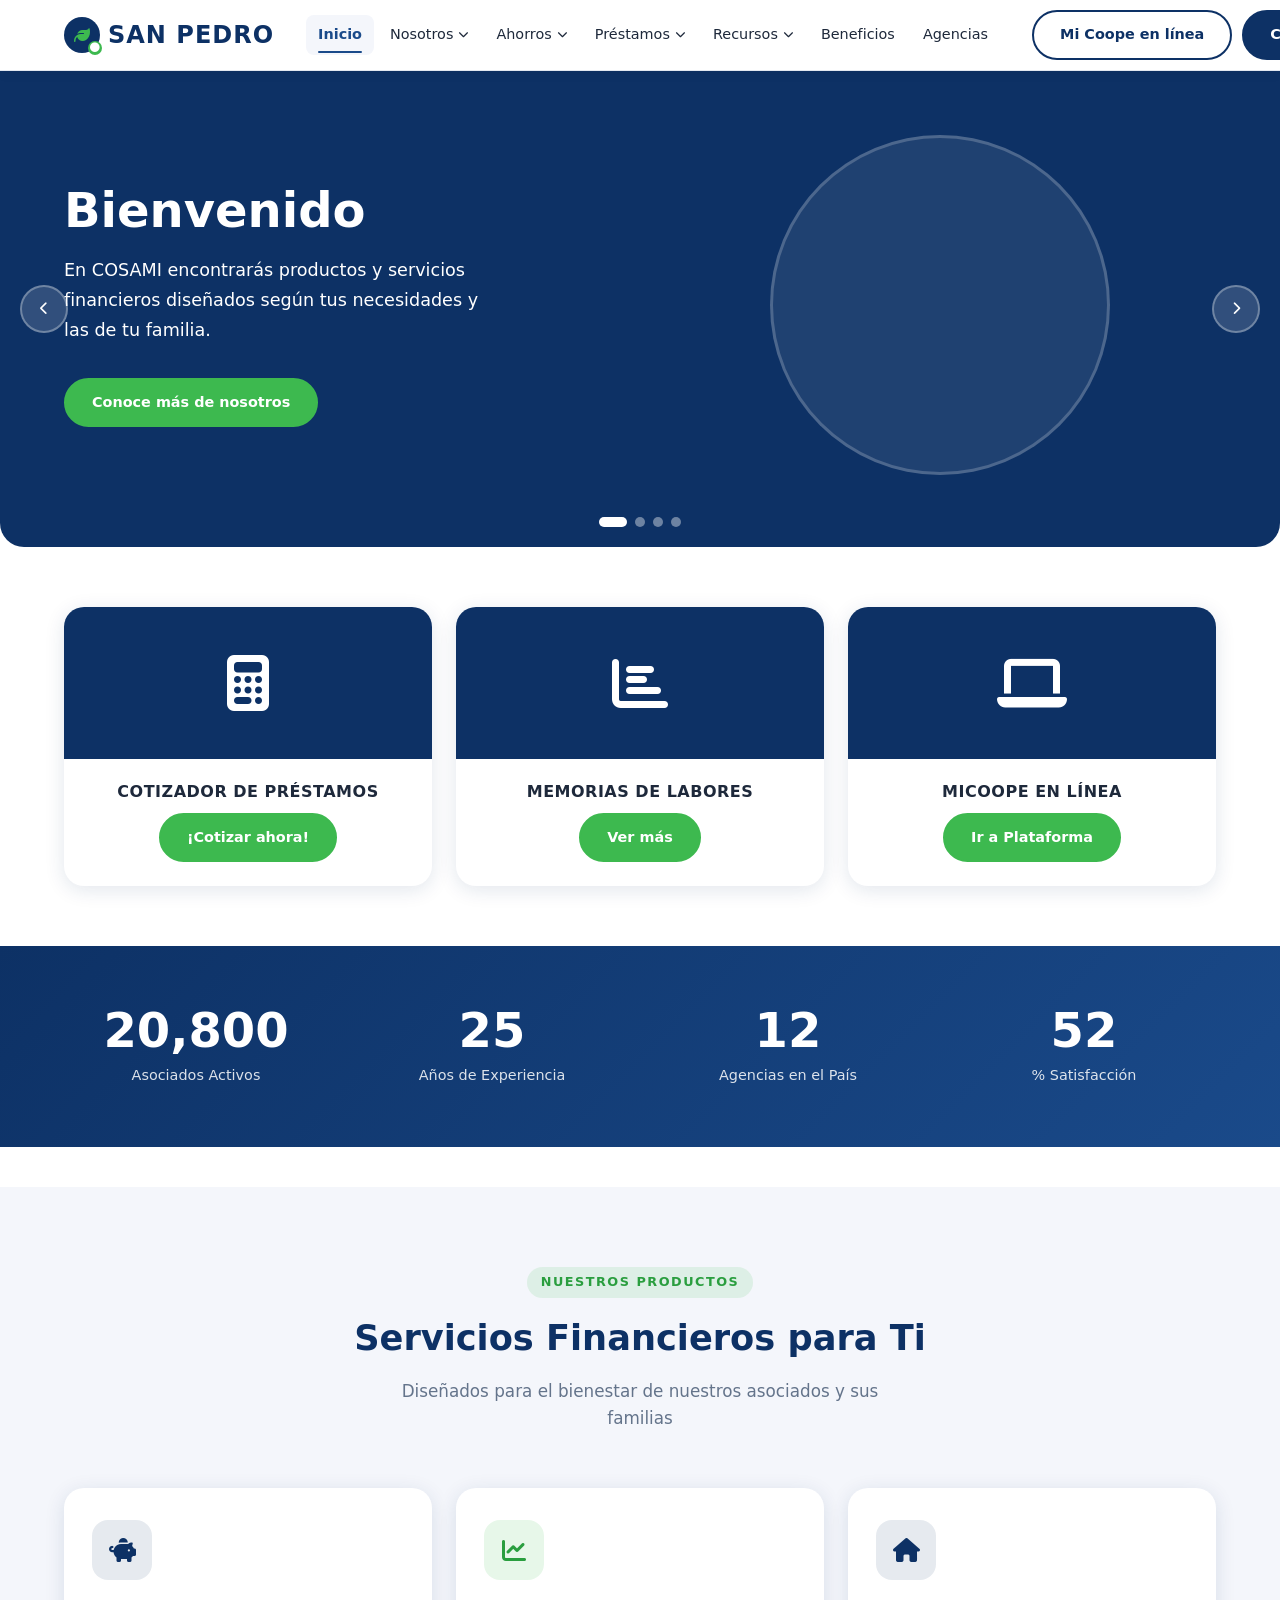
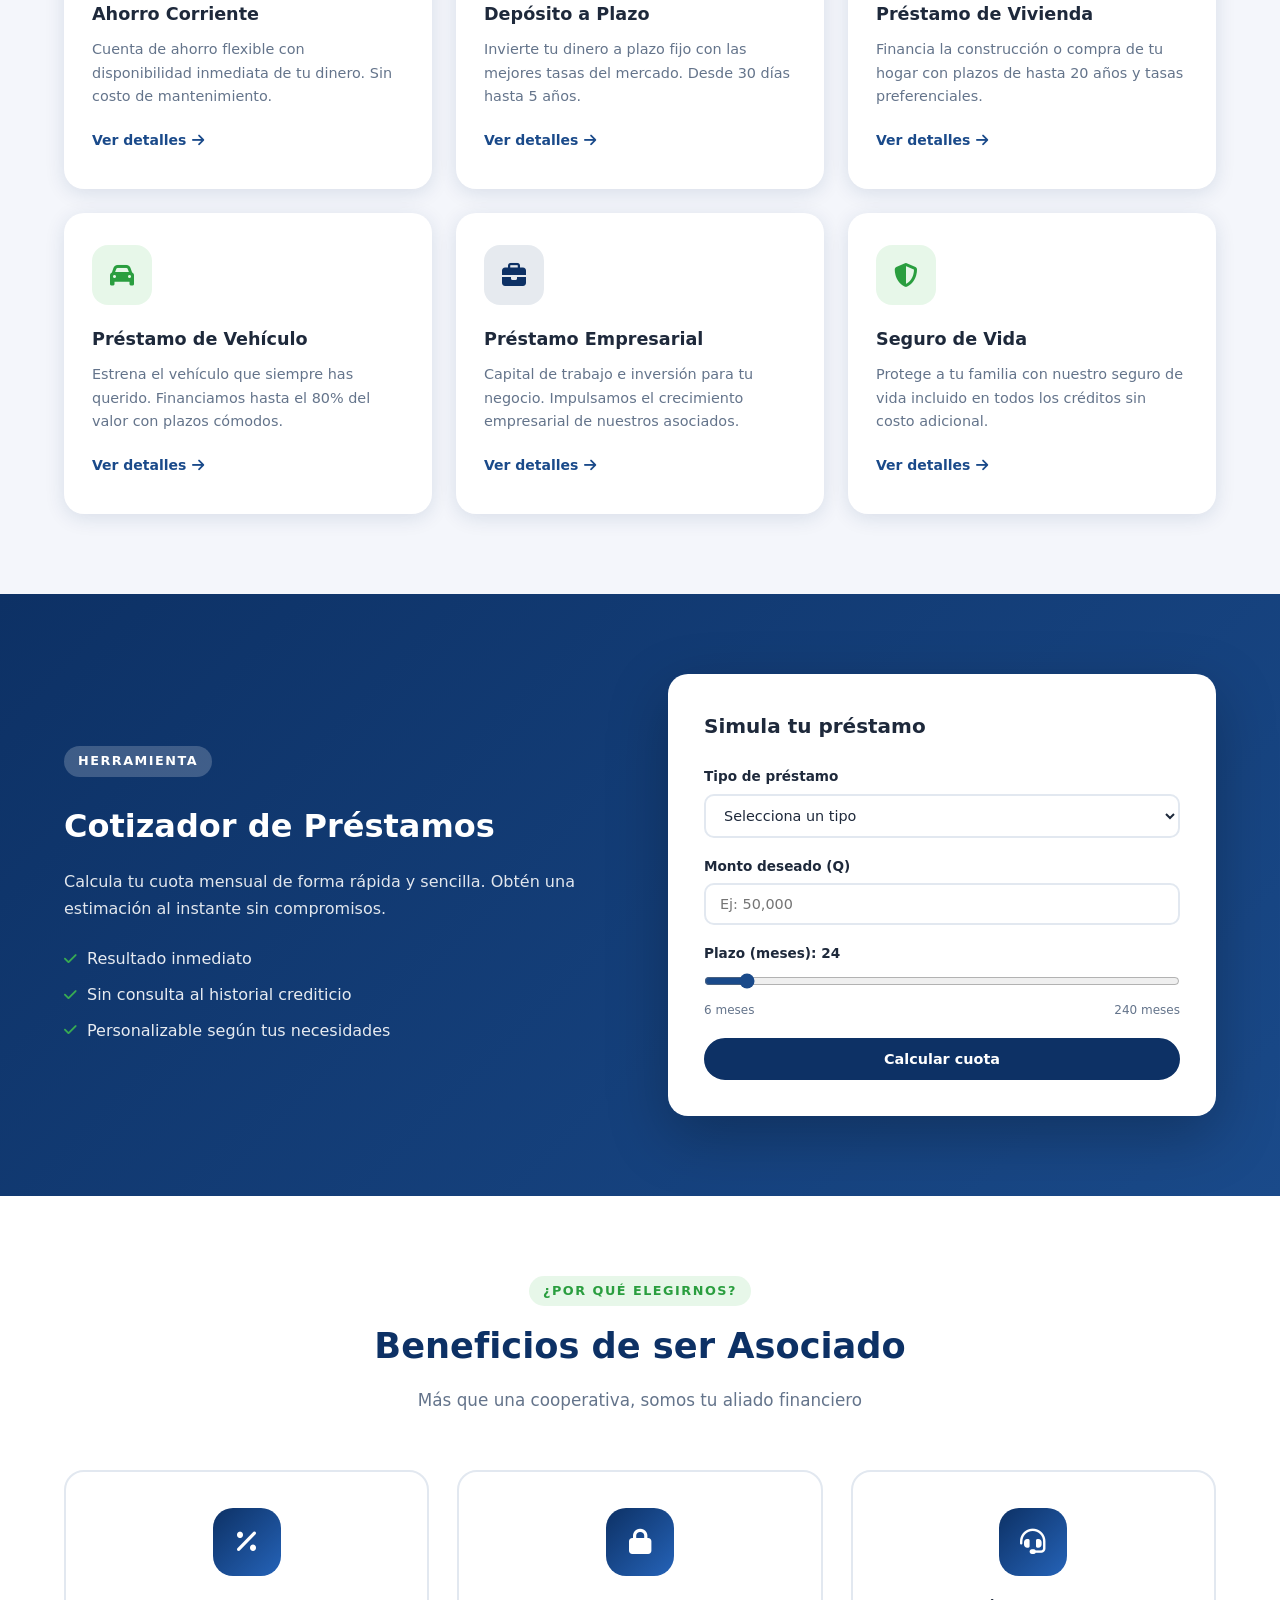
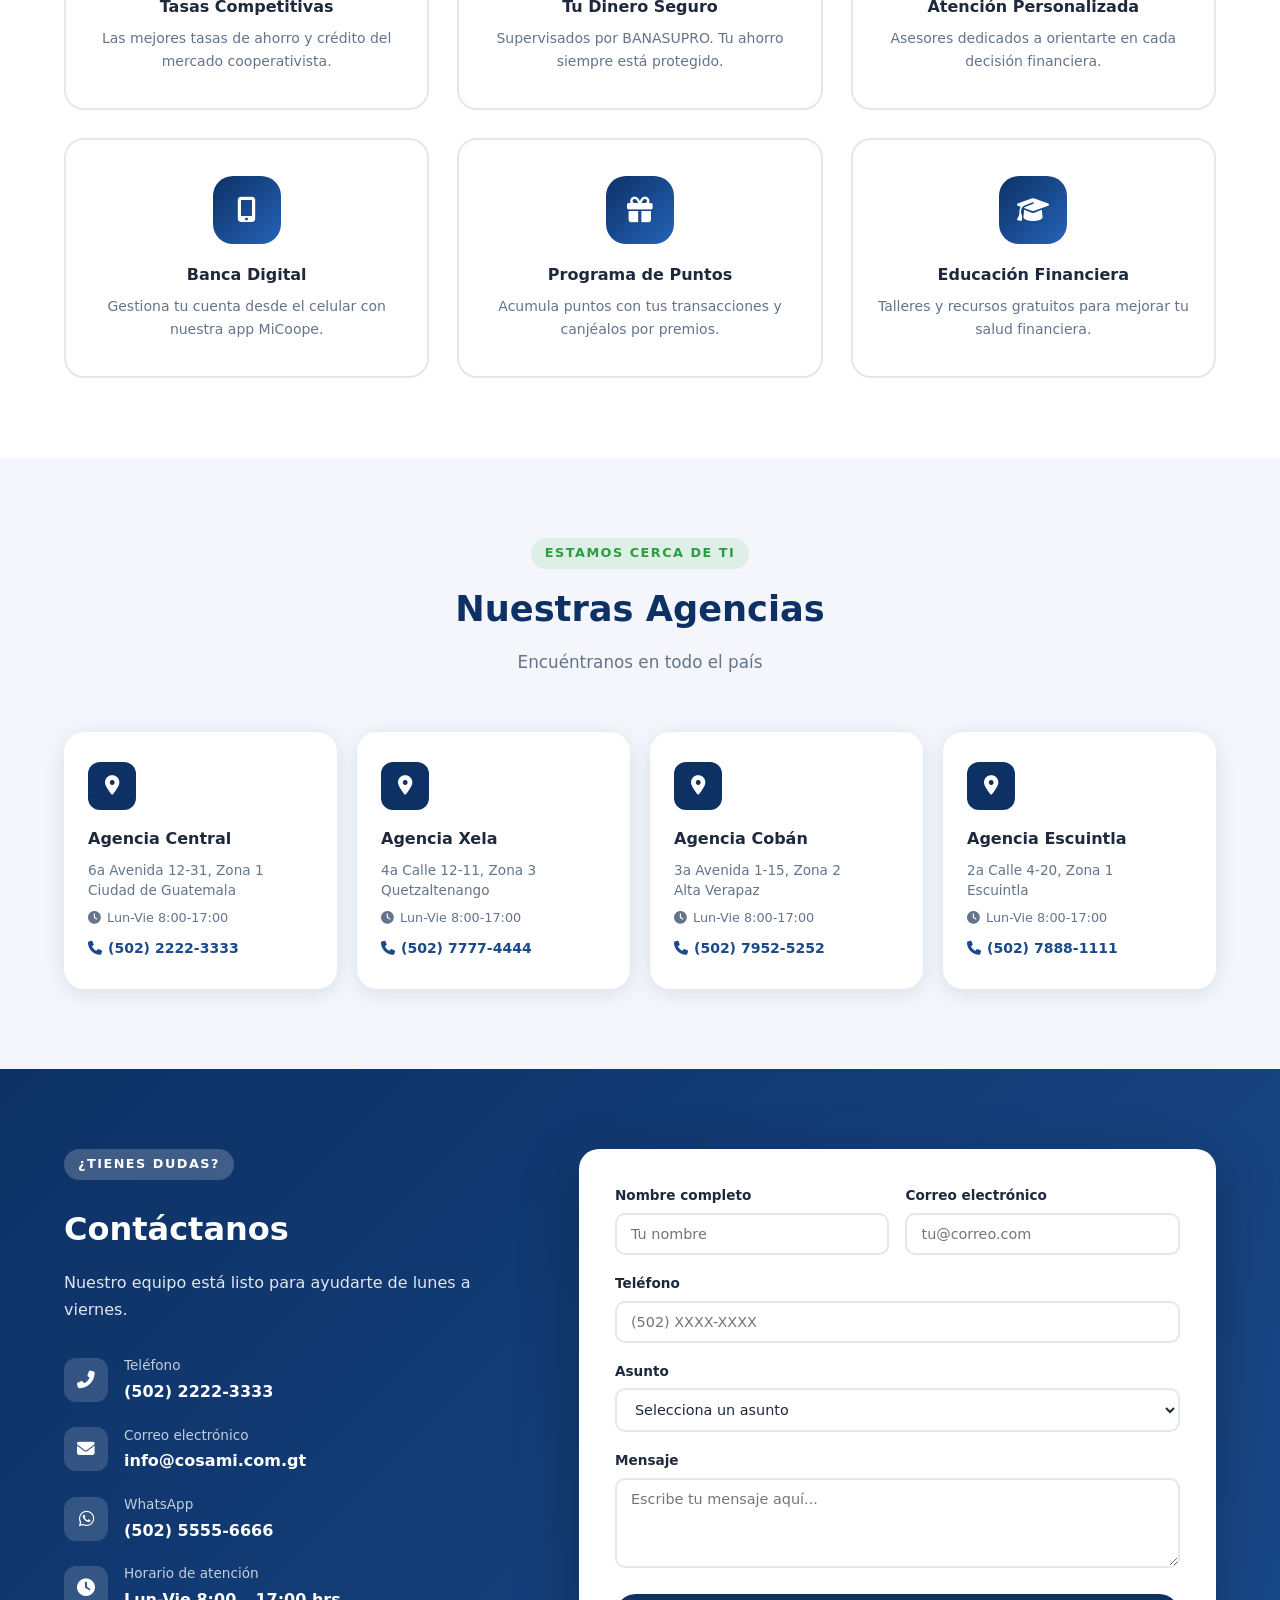
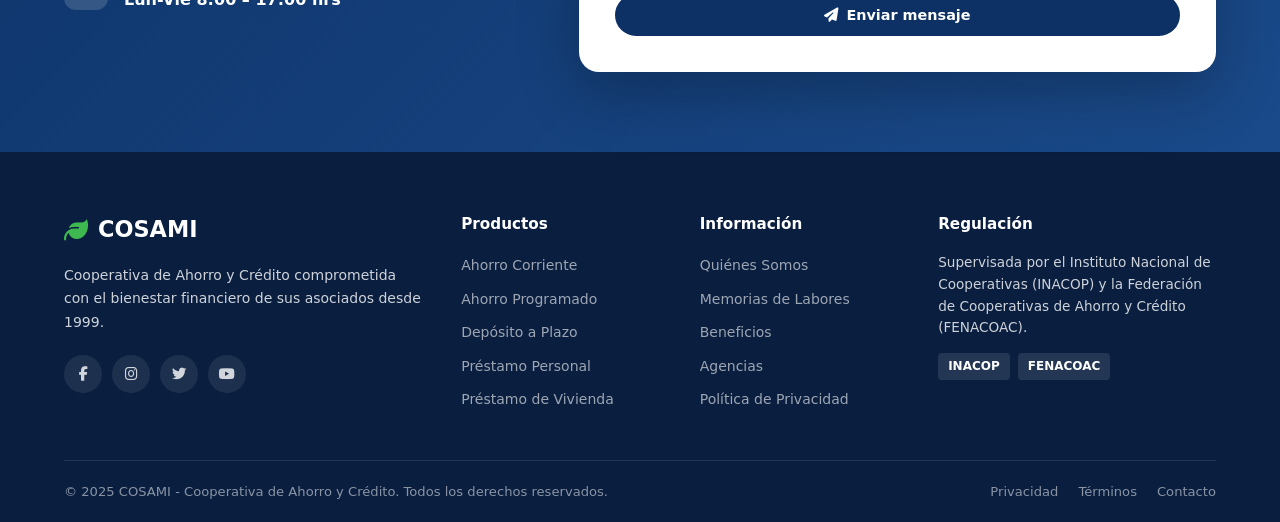
==== index.html @ fb75d9c5 "first commit" ====
<!DOCTYPE html>
<html lang="es">
<head>
  <meta charset="UTF-8" />
  <meta name="viewport" content="width=device-width, initial-scale=1.0" />
  <title>SAN PEDRO - Cooperativa de Ahorro y Crédito</title>
  <link rel="stylesheet" href="css/style.css" />
  <link rel="stylesheet" href="css/animations.css" />
  <link rel="stylesheet" href="css/responsive.css" />
  <link rel="stylesheet" href="https://cdnjs.cloudflare.com/ajax/libs/font-awesome/6.5.0/css/all.min.css" />
</head>
<body>

  <!-- ========== HEADER / NAVBAR ========== -->
  <header class="header" id="header">
    <div class="container nav-container">
      <div class="logo">
        <div class="logo-icon">
          <i class="fas fa-leaf"></i>
          <i class="fas fa-circle logo-coin"></i>
        </div>
        <span class="logo-text">SAN PEDRO</span>
      </div>

      <nav class="navbar" id="navbar">
        <ul class="nav-list">
          <li><a href="#inicio" class="nav-link active">Inicio</a></li>
          <li class="dropdown">
            <a href="#nosotros" class="nav-link">Nosotros <i class="fas fa-chevron-down"></i></a>
            <ul class="dropdown-menu">
              <li><a href="#historia">Historia</a></li>
              <li><a href="#mision">Misión y Visión</a></li>
              <li><a href="#equipo">Consejo de Administración</a></li>
              <li><a href="#equipo">Vigilancia</a></li>
            </ul>
          </li>
          <li class="dropdown">
            <a href="#ahorros" class="nav-link">Ahorros <i class="fas fa-chevron-down"></i></a>
            <ul class="dropdown-menu">
              <li><a href="#ahorro-corriente">Ahorro Corriente</a></li>
              <li><a href="#ahorro-programado">Ahorro Programado</a></li>
              <li><a href="#deposito-plazo">Depósito a Plazo</a></li>
            </ul>
          </li>
          <li class="dropdown">
            <a href="#prestamos" class="nav-link">Préstamos <i class="fas fa-chevron-down"></i></a>
            <ul class="dropdown-menu">
              <li><a href="#prestamo-personal">Personal</a></li>
              <li><a href="#prestamo-vivienda">Vivienda</a></li>
              <li><a href="#prestamo-vehiculo">Vehículo</a></li>
              <li><a href="#prestamo-empresarial">Empresarial</a></li>
            </ul>
          </li>
          <li class="dropdown">
            <a href="#recursos" class="nav-link">Recursos <i class="fas fa-chevron-down"></i></a>
            <ul class="dropdown-menu">
              <li><a href="#memorias">Memorias de Labores</a></li>
              <li><a href="#estatutos">Estatutos</a></li>
              <li><a href="#tarifario">Tarifario</a></li>
            </ul>
          </li>
          <li><a href="#beneficios" class="nav-link">Beneficios</a></li>
          <li><a href="#agencias" class="nav-link">Agencias</a></li>
        </ul>
      </nav>

      <div class="nav-buttons">
        <a href="#micoope" class="btn btn-outline">Mi Coope en línea</a>
        <a href="#contacto" class="btn btn-primary">Contáctanos</a>
      </div>

      <button class="menu-toggle" id="menuToggle">
        <span></span><span></span><span></span>
      </button>
    </div>
  </header>

  <!-- ========== HERO SLIDER ========== -->
  <section class="hero" id="inicio">
    <div class="slider" id="slider">

      <!-- Slide 1 -->
      <div class="slide active">
        <div class="container slide-content">
          <div class="slide-text">
            <h1 class="slide-title">Bienvenido</h1>
            <p class="slide-desc">En COSAMI encontrarás productos y servicios financieros diseñados según tus necesidades y las de tu familia.</p>
            <a href="#nosotros" class="btn btn-green">Conoce más de nosotros</a>
          </div>
          <div class="slide-image">
            <div class="img-circle">
              <img src="assets/images/hero1.jpg" alt="Asociados COSAMI" onerror="this.style.display='none'" />
              <div class="img-placeholder"><i class="fas fa-users"></i></div>
            </div>
          </div>
        </div>
      </div>

      <!-- Slide 2 -->
      <div class="slide">
        <div class="container slide-content">
          <div class="slide-text">
            <h1 class="slide-title">Tu Ahorro, Nuestro Compromiso</h1>
            <p class="slide-desc">Más de 25 años respaldando el bienestar financiero de nuestros asociados con tasas competitivas y confianza.</p>
            <a href="#ahorros" class="btn btn-green">Ver productos de ahorro</a>
          </div>
          <div class="slide-image">
            <div class="img-circle">
              <div class="img-placeholder"><i class="fas fa-piggy-bank"></i></div>
            </div>
          </div>
        </div>
      </div>

      <!-- Slide 3 -->
      <div class="slide">
        <div class="container slide-content">
          <div class="slide-text">
            <h1 class="slide-title">Préstamos a tu Medida</h1>
            <p class="slide-desc">Financiamos tus proyectos personales, de vivienda y empresariales con condiciones flexibles y tasas accesibles.</p>
            <a href="#prestamos" class="btn btn-green">Solicitar préstamo</a>
          </div>
          <div class="slide-image">
            <div class="img-circle">
              <div class="img-placeholder"><i class="fas fa-hand-holding-usd"></i></div>
            </div>
          </div>
        </div>
      </div>

      <!-- Slide 4 -->
      <div class="slide">
        <div class="container slide-content">
          <div class="slide-text">
            <h1 class="slide-title">MiCoope en Línea</h1>
            <p class="slide-desc">Accede a tu cuenta, realiza transacciones y consulta tus movimientos desde cualquier lugar, las 24 horas.</p>
            <a href="#micoope" class="btn btn-green">Acceder ahora</a>
          </div>
          <div class="slide-image">
            <div class="img-circle">
              <div class="img-placeholder"><i class="fas fa-mobile-alt"></i></div>
            </div>
          </div>
        </div>
      </div>

    </div>

    <!-- Controles del slider -->
    <button class="slider-btn prev" id="prevBtn"><i class="fas fa-chevron-left"></i></button>
    <button class="slider-btn next" id="nextBtn"><i class="fas fa-chevron-right"></i></button>
    <div class="slider-dots" id="sliderDots"></div>
  </section>

  <!-- ========== ACCESOS RÁPIDOS ========== -->
  <section class="quick-access">
    <div class="container">
      <div class="cards-grid">

        <div class="quick-card" data-href="#cotizador">
          <div class="card-icon">
            <i class="fas fa-calculator"></i>
          </div>
          <h3>COTIZADOR DE PRÉSTAMOS</h3>
          <a href="#cotizador" class="btn btn-green">¡Cotizar ahora!</a>
        </div>

        <div class="quick-card" data-href="#memorias">
          <div class="card-icon">
            <i class="fas fa-chart-bar"></i>
          </div>
          <h3>MEMORIAS DE LABORES</h3>
          <a href="#memorias" class="btn btn-green">Ver más</a>
        </div>

        <div class="quick-card" data-href="#micoope">
          <div class="card-icon">
            <i class="fas fa-laptop"></i>
          </div>
          <h3>MICOOPE EN LÍNEA</h3>
          <a href="#micoope" class="btn btn-green">Ir a Plataforma</a>
        </div>

      </div>
    </div>
  </section>

  <!-- ========== ESTADÍSTICAS ========== -->
  <section class="stats-section">
    <div class="container">
      <div class="stats-grid">
        <div class="stat-item">
          <span class="stat-number" data-target="45000">0</span>
          <span class="stat-label">Asociados Activos</span>
        </div>
        <div class="stat-item">
          <span class="stat-number" data-target="25">0</span>
          <span class="stat-label">Años de Experiencia</span>
        </div>
        <div class="stat-item">
          <span class="stat-number" data-target="12">0</span>
          <span class="stat-label">Agencias en el País</span>
        </div>
        <div class="stat-item">
          <span class="stat-number" data-target="98">0</span>
          <span class="stat-label">% Satisfacción</span>
        </div>
      </div>
    </div>
  </section>

  <!-- ========== SERVICIOS ========== -->
  <section class="services-section" id="nosotros">
    <div class="container">
      <div class="section-header">
        <span class="section-tag">Nuestros Productos</span>
        <h2>Servicios Financieros para Ti</h2>
        <p>Diseñados para el bienestar de nuestros asociados y sus familias</p>
      </div>

      <div class="services-grid">

        <div class="service-card">
          <div class="service-icon blue">
            <i class="fas fa-piggy-bank"></i>
          </div>
          <h3>Ahorro Corriente</h3>
          <p>Cuenta de ahorro flexible con disponibilidad inmediata de tu dinero. Sin costo de mantenimiento.</p>
          <a href="#ahorros" class="service-link">Ver detalles <i class="fas fa-arrow-right"></i></a>
        </div>

        <div class="service-card">
          <div class="service-icon green">
            <i class="fas fa-chart-line"></i>
          </div>
          <h3>Depósito a Plazo</h3>
          <p>Invierte tu dinero a plazo fijo con las mejores tasas del mercado. Desde 30 días hasta 5 años.</p>
          <a href="#ahorros" class="service-link">Ver detalles <i class="fas fa-arrow-right"></i></a>
        </div>

        <div class="service-card">
          <div class="service-icon blue">
            <i class="fas fa-home"></i>
          </div>
          <h3>Préstamo de Vivienda</h3>
          <p>Financia la construcción o compra de tu hogar con plazos de hasta 20 años y tasas preferenciales.</p>
          <a href="#prestamos" class="service-link">Ver detalles <i class="fas fa-arrow-right"></i></a>
        </div>

        <div class="service-card">
          <div class="service-icon green">
            <i class="fas fa-car"></i>
          </div>
          <h3>Préstamo de Vehículo</h3>
          <p>Estrena el vehículo que siempre has querido. Financiamos hasta el 80% del valor con plazos cómodos.</p>
          <a href="#prestamos" class="service-link">Ver detalles <i class="fas fa-arrow-right"></i></a>
        </div>

        <div class="service-card">
          <div class="service-icon blue">
            <i class="fas fa-briefcase"></i>
          </div>
          <h3>Préstamo Empresarial</h3>
          <p>Capital de trabajo e inversión para tu negocio. Impulsamos el crecimiento empresarial de nuestros asociados.</p>
          <a href="#prestamos" class="service-link">Ver detalles <i class="fas fa-arrow-right"></i></a>
        </div>

        <div class="service-card">
          <div class="service-icon green">
            <i class="fas fa-shield-alt"></i>
          </div>
          <h3>Seguro de Vida</h3>
          <p>Protege a tu familia con nuestro seguro de vida incluido en todos los créditos sin costo adicional.</p>
          <a href="#beneficios" class="service-link">Ver detalles <i class="fas fa-arrow-right"></i></a>
        </div>

      </div>
    </div>
  </section>

  <!-- ========== COTIZADOR ========== -->
  <section class="calculator-section" id="cotizador">
    <div class="container">
      <div class="calc-wrapper">
        <div class="calc-info">
          <span class="section-tag light">Herramienta</span>
          <h2>Cotizador de Préstamos</h2>
          <p>Calcula tu cuota mensual de forma rápida y sencilla. Obtén una estimación al instante sin compromisos.</p>
          <ul class="calc-features">
            <li><i class="fas fa-check"></i> Resultado inmediato</li>
            <li><i class="fas fa-check"></i> Sin consulta al historial crediticio</li>
            <li><i class="fas fa-check"></i> Personalizable según tus necesidades</li>
          </ul>
        </div>

        <div class="calc-form" id="calculatorForm">
          <h3>Simula tu préstamo</h3>

          <div class="form-group">
            <label>Tipo de préstamo</label>
            <select id="loanType">
              <option value="">Selecciona un tipo</option>
              <option value="personal">Personal</option>
              <option value="vivienda">Vivienda</option>
              <option value="vehiculo">Vehículo</option>
              <option value="empresarial">Empresarial</option>
            </select>
          </div>

          <div class="form-group">
            <label>Monto deseado (Q)</label>
            <input type="number" id="loanAmount" placeholder="Ej: 50,000" min="1000" />
          </div>

          <div class="form-group">
            <label>Plazo (meses): <span id="plazoDisplay">24</span></label>
            <input type="range" id="loanTerm" min="6" max="240" value="24" step="6" />
            <div class="range-labels"><span>6 meses</span><span>240 meses</span></div>
          </div>

          <button class="btn btn-primary full-width" onclick="calcularCuota()">Calcular cuota</button>

          <div class="calc-result" id="calcResult" style="display:none;">
            <div class="result-item">
              <span>Cuota mensual estimada:</span>
              <strong id="resultCuota">Q 0.00</strong>
            </div>
            <div class="result-item">
              <span>Total a pagar:</span>
              <strong id="resultTotal">Q 0.00</strong>
            </div>
            <p class="result-note">* Esta es una estimación. La tasa puede variar según tu perfil crediticio.</p>
          </div>
        </div>
      </div>
    </div>
  </section>

  <!-- ========== BENEFICIOS ========== -->
  <section class="benefits-section" id="beneficios">
    <div class="container">
      <div class="section-header">
        <span class="section-tag">¿Por qué elegirnos?</span>
        <h2>Beneficios de ser Asociado</h2>
        <p>Más que una cooperativa, somos tu aliado financiero</p>
      </div>

      <div class="benefits-grid">
        <div class="benefit-item">
          <div class="benefit-icon"><i class="fas fa-percentage"></i></div>
          <h4>Tasas Competitivas</h4>
          <p>Las mejores tasas de ahorro y crédito del mercado cooperativista.</p>
        </div>
        <div class="benefit-item">
          <div class="benefit-icon"><i class="fas fa-lock"></i></div>
          <h4>Tu Dinero Seguro</h4>
          <p>Supervisados por BANASUPRO. Tu ahorro siempre está protegido.</p>
        </div>
        <div class="benefit-item">
          <div class="benefit-icon"><i class="fas fa-headset"></i></div>
          <h4>Atención Personalizada</h4>
          <p>Asesores dedicados a orientarte en cada decisión financiera.</p>
        </div>
        <div class="benefit-item">
          <div class="benefit-icon"><i class="fas fa-mobile-alt"></i></div>
          <h4>Banca Digital</h4>
          <p>Gestiona tu cuenta desde el celular con nuestra app MiCoope.</p>
        </div>
        <div class="benefit-item">
          <div class="benefit-icon"><i class="fas fa-gift"></i></div>
          <h4>Programa de Puntos</h4>
          <p>Acumula puntos con tus transacciones y canjéalos por premios.</p>
        </div>
        <div class="benefit-item">
          <div class="benefit-icon"><i class="fas fa-graduation-cap"></i></div>
          <h4>Educación Financiera</h4>
          <p>Talleres y recursos gratuitos para mejorar tu salud financiera.</p>
        </div>
      </div>
    </div>
  </section>

  <!-- ========== AGENCIAS ========== -->
  <section class="agencies-section" id="agencias">
    <div class="container">
      <div class="section-header">
        <span class="section-tag">Estamos cerca de ti</span>
        <h2>Nuestras Agencias</h2>
        <p>Encuéntranos en todo el país</p>
      </div>

      <div class="agencies-grid">
        <div class="agency-card">
          <div class="agency-icon"><i class="fas fa-map-marker-alt"></i></div>
          <h4>Agencia Central</h4>
          <p>6a Avenida 12-31, Zona 1<br/>Ciudad de Guatemala</p>
          <span class="agency-hours"><i class="fas fa-clock"></i> Lun-Vie 8:00-17:00</span>
          <a href="tel:+50222223333" class="agency-phone"><i class="fas fa-phone"></i> (502) 2222-3333</a>
        </div>
        <div class="agency-card">
          <div class="agency-icon"><i class="fas fa-map-marker-alt"></i></div>
          <h4>Agencia Xela</h4>
          <p>4a Calle 12-11, Zona 3<br/>Quetzaltenango</p>
          <span class="agency-hours"><i class="fas fa-clock"></i> Lun-Vie 8:00-17:00</span>
          <a href="tel:+50277774444" class="agency-phone"><i class="fas fa-phone"></i> (502) 7777-4444</a>
        </div>
        <div class="agency-card">
          <div class="agency-icon"><i class="fas fa-map-marker-alt"></i></div>
          <h4>Agencia Cobán</h4>
          <p>3a Avenida 1-15, Zona 2<br/>Alta Verapaz</p>
          <span class="agency-hours"><i class="fas fa-clock"></i> Lun-Vie 8:00-17:00</span>
          <a href="tel:+50279525252" class="agency-phone"><i class="fas fa-phone"></i> (502) 7952-5252</a>
        </div>
        <div class="agency-card">
          <div class="agency-icon"><i class="fas fa-map-marker-alt"></i></div>
          <h4>Agencia Escuintla</h4>
          <p>2a Calle 4-20, Zona 1<br/>Escuintla</p>
          <span class="agency-hours"><i class="fas fa-clock"></i> Lun-Vie 8:00-17:00</span>
          <a href="tel:+50278881111" class="agency-phone"><i class="fas fa-phone"></i> (502) 7888-1111</a>
        </div>
      </div>
    </div>
  </section>

  <!-- ========== CONTACTO ========== -->
  <section class="contact-section" id="contacto">
    <div class="container">
      <div class="contact-wrapper">
        <div class="contact-info">
          <span class="section-tag light">¿Tienes dudas?</span>
          <h2>Contáctanos</h2>
          <p>Nuestro equipo está listo para ayudarte de lunes a viernes.</p>

          <div class="contact-items">
            <div class="contact-item">
              <i class="fas fa-phone-alt"></i>
              <div>
                <strong>Teléfono</strong>
                <span>(502) 2222-3333</span>
              </div>
            </div>
            <div class="contact-item">
              <i class="fas fa-envelope"></i>
              <div>
                <strong>Correo electrónico</strong>
                <span>info@cosami.com.gt</span>
              </div>
            </div>
            <div class="contact-item">
              <i class="fab fa-whatsapp"></i>
              <div>
                <strong>WhatsApp</strong>
                <span>(502) 5555-6666</span>
              </div>
            </div>
            <div class="contact-item">
              <i class="fas fa-clock"></i>
              <div>
                <strong>Horario de atención</strong>
                <span>Lun-Vie 8:00 – 17:00 hrs</span>
              </div>
            </div>
          </div>
        </div>

        <form class="contact-form" id="contactForm" action="php/contact.php" method="POST">
          <div class="form-row">
            <div class="form-group">
              <label>Nombre completo</label>
              <input type="text" name="nombre" placeholder="Tu nombre" required />
            </div>
            <div class="form-group">
              <label>Correo electrónico</label>
              <input type="email" name="email" placeholder="tu@correo.com" required />
            </div>
          </div>
          <div class="form-group">
            <label>Teléfono</label>
            <input type="tel" name="telefono" placeholder="(502) XXXX-XXXX" />
          </div>
          <div class="form-group">
            <label>Asunto</label>
            <select name="asunto">
              <option value="">Selecciona un asunto</option>
              <option value="ahorro">Información sobre ahorros</option>
              <option value="prestamo">Solicitud de préstamo</option>
              <option value="cuenta">Consulta de cuenta</option>
              <option value="otro">Otro</option>
            </select>
          </div>
          <div class="form-group">
            <label>Mensaje</label>
            <textarea name="mensaje" rows="4" placeholder="Escribe tu mensaje aquí..." required></textarea>
          </div>
          <button type="submit" class="btn btn-primary full-width">
            <i class="fas fa-paper-plane"></i> Enviar mensaje
          </button>
          <div id="formMessage" class="form-message"></div>
        </form>
      </div>
    </div>
  </section>

  <!-- ========== FOOTER ========== -->
  <footer class="footer">
    <div class="container">
      <div class="footer-grid">
        <div class="footer-brand">
          <div class="footer-logo">
            <i class="fas fa-leaf"></i>
            <span>COSAMI</span>
          </div>
          <p>Cooperativa de Ahorro y Crédito comprometida con el bienestar financiero de sus asociados desde 1999.</p>
          <div class="social-links">
            <a href="#" class="social-link"><i class="fab fa-facebook-f"></i></a>
            <a href="#" class="social-link"><i class="fab fa-instagram"></i></a>
            <a href="#" class="social-link"><i class="fab fa-twitter"></i></a>
            <a href="#" class="social-link"><i class="fab fa-youtube"></i></a>
          </div>
        </div>

        <div class="footer-col">
          <h4>Productos</h4>
          <ul>
            <li><a href="#ahorros">Ahorro Corriente</a></li>
            <li><a href="#ahorros">Ahorro Programado</a></li>
            <li><a href="#ahorros">Depósito a Plazo</a></li>
            <li><a href="#prestamos">Préstamo Personal</a></li>
            <li><a href="#prestamos">Préstamo de Vivienda</a></li>
          </ul>
        </div>

        <div class="footer-col">
          <h4>Información</h4>
          <ul>
            <li><a href="#nosotros">Quiénes Somos</a></li>
            <li><a href="#memorias">Memorias de Labores</a></li>
            <li><a href="#beneficios">Beneficios</a></li>
            <li><a href="#agencias">Agencias</a></li>
            <li><a href="pages/privacidad.html">Política de Privacidad</a></li>
          </ul>
        </div>

        <div class="footer-col">
          <h4>Regulación</h4>
          <p class="footer-reg">Supervisada por el Instituto Nacional de Cooperativas (INACOP) y la Federación de Cooperativas de Ahorro y Crédito (FENACOAC).</p>
          <div class="footer-badges">
            <span class="badge">INACOP</span>
            <span class="badge">FENACOAC</span>
          </div>
        </div>
      </div>

      <div class="footer-bottom">
        <p>&copy; 2025 COSAMI - Cooperativa de Ahorro y Crédito. Todos los derechos reservados.</p>
        <div class="footer-links">
          <a href="pages/privacidad.html">Privacidad</a>
          <a href="pages/terminos.html">Términos</a>
          <a href="#contacto">Contacto</a>
        </div>
      </div>
    </div>
  </footer>

  <!-- ========== BACK TO TOP ========== -->
  <button class="back-to-top" id="backToTop" title="Volver arriba">
    <i class="fas fa-chevron-up"></i>
  </button>

  <script src="js/slider.js"></script>
  <script src="js/animations.js"></script>
  <script src="js/main.js"></script>
</body>
</html>
---- css/style.css ----
/* =====================================================
   COSAMI - Estilos principales
   Archivo: css/style.css
   ===================================================== */

/* ---------- Variables de color ---------- */
:root {
  --blue-dark:   #0d3165;
  --blue-mid:    #1a4a8a;
  --blue-light:  #2563b8;
  --green:       #3db94f;
  --green-dark:  #2a9e3f;
  --white:       #ffffff;
  --gray-light:  #f4f6fb;
  --gray-mid:    #e2e8f0;
  --gray-text:   #64748b;
  --dark:        #1e293b;
  --shadow:      0 4px 20px rgba(13, 49, 101, 0.12);
  --radius:      12px;
  --radius-lg:   20px;
  --transition:  0.3s ease;
}

/* ---------- Reset ---------- */
*, *::before, *::after { box-sizing: border-box; margin: 0; padding: 0; }
html { scroll-behavior: smooth; }
body { font-family: 'Segoe UI', system-ui, sans-serif; color: var(--dark); background: var(--white); line-height: 1.6; }
a { text-decoration: none; color: inherit; }
ul { list-style: none; }
img { max-width: 100%; display: block; }
input, select, textarea, button { font-family: inherit; }

/* ---------- Contenedor ---------- */
.container {
  max-width: 1200px;
  margin: 0 auto;
  padding: 0 24px;
}

/* ---------- Botones ---------- */
.btn {
  display: inline-flex;
  align-items: center;
  gap: 8px;
  padding: 11px 26px;
  border-radius: 50px;
  font-weight: 600;
  font-size: 0.9rem;
  cursor: pointer;
  border: 2px solid transparent;
  transition: var(--transition);
  white-space: nowrap;
}
.btn-primary {
  background: var(--blue-dark);
  color: var(--white);
  border-color: var(--blue-dark);
}
.btn-primary:hover {
  background: var(--blue-mid);
  border-color: var(--blue-mid);
  transform: translateY(-2px);
  box-shadow: 0 6px 20px rgba(13, 49, 101, 0.3);
}
.btn-outline {
  background: transparent;
  color: var(--blue-dark);
  border-color: var(--blue-dark);
}
.btn-outline:hover {
  background: var(--blue-dark);
  color: var(--white);
  transform: translateY(-2px);
}
.btn-green {
  background: var(--green);
  color: var(--white);
  border-color: var(--green);
}
.btn-green:hover {
  background: var(--green-dark);
  border-color: var(--green-dark);
  transform: translateY(-2px);
  box-shadow: 0 6px 20px rgba(61, 185, 79, 0.4);
}
.full-width { width: 100%; justify-content: center; }

/* ---------- Encabezados de sección ---------- */
.section-header {
  text-align: center;
  margin-bottom: 56px;
}
.section-tag {
  display: inline-block;
  background: rgba(61, 185, 79, 0.12);
  color: var(--green-dark);
  font-size: 0.8rem;
  font-weight: 700;
  text-transform: uppercase;
  letter-spacing: 1.5px;
  padding: 5px 14px;
  border-radius: 50px;
  margin-bottom: 12px;
}
.section-tag.light {
  background: rgba(255,255,255,0.2);
  color: var(--white);
}
.section-header h2 {
  font-size: 2.2rem;
  font-weight: 800;
  color: var(--blue-dark);
  margin-bottom: 12px;
}
.section-header p {
  color: var(--gray-text);
  font-size: 1.05rem;
  max-width: 520px;
  margin: 0 auto;
}

/* =============================================
   HEADER / NAVBAR
   ============================================= */
.header {
  position: sticky;
  top: 0;
  z-index: 1000;
  background: var(--white);
  border-bottom: 1px solid var(--gray-mid);
  box-shadow: 0 2px 12px rgba(0,0,0,0.06);
  transition: var(--transition);
}
.header.scrolled {
  box-shadow: 0 4px 24px rgba(13, 49, 101, 0.15);
}
.nav-container {
  display: flex;
  align-items: center;
  gap: 32px;
  height: 70px;
}

/* Logo */
.logo {
  display: flex;
  align-items: center;
  gap: 8px;
  flex-shrink: 0;
}
.logo-icon {
  position: relative;
  width: 36px;
  height: 36px;
  background: var(--blue-dark);
  border-radius: 50%;
  display: flex;
  align-items: center;
  justify-content: center;
}
.logo-icon .fa-leaf {
  color: var(--green);
  font-size: 1rem;
}
.logo-icon .logo-coin {
  position: absolute;
  bottom: -2px;
  right: -2px;
  color: var(--white);
  font-size: 0.6rem;
  background: var(--green);
  border-radius: 50%;
  width: 14px;
  height: 14px;
  display: flex;
  align-items: center;
  justify-content: center;
}
.logo-text {
  font-size: 1.5rem;
  font-weight: 900;
  color: var(--blue-dark);
  letter-spacing: 1px;
}

/* Navbar links */
.nav-list {
  display: flex;
  align-items: center;
  gap: 4px;
  flex: 1;
}
.nav-link {
  display: flex;
  align-items: center;
  gap: 5px;
  padding: 8px 12px;
  font-size: 0.9rem;
  font-weight: 500;
  color: var(--dark);
  border-radius: 8px;
  transition: var(--transition);
  white-space: nowrap;
}
.nav-link:hover,
.nav-link.active {
  color: var(--blue-dark);
  background: var(--gray-light);
}
.nav-link.active { color: var(--blue-mid); font-weight: 700; }
.nav-link .fa-chevron-down { font-size: 0.65rem; transition: transform 0.3s; }

/* Dropdown */
.dropdown { position: relative; }
.dropdown:hover .dropdown-menu { opacity: 1; visibility: visible; transform: translateY(0); }
.dropdown:hover .fa-chevron-down { transform: rotate(180deg); }
.dropdown-menu {
  position: absolute;
  top: calc(100% + 8px);
  left: 0;
  background: var(--white);
  border-radius: var(--radius);
  box-shadow: var(--shadow);
  border: 1px solid var(--gray-mid);
  min-width: 200px;
  opacity: 0;
  visibility: hidden;
  transform: translateY(-10px);
  transition: all 0.25s ease;
  z-index: 100;
  overflow: hidden;
}
.dropdown-menu li a {
  display: block;
  padding: 10px 18px;
  font-size: 0.875rem;
  color: var(--dark);
  transition: var(--transition);
}
.dropdown-menu li a:hover {
  background: var(--gray-light);
  color: var(--blue-mid);
  padding-left: 26px;
}

/* Nav buttons */
.nav-buttons { display: flex; align-items: center; gap: 10px; flex-shrink: 0; }
.menu-toggle { display: none; flex-direction: column; gap: 5px; background: none; border: none; cursor: pointer; padding: 4px; }
.menu-toggle span { display: block; width: 24px; height: 2px; background: var(--dark); border-radius: 2px; transition: var(--transition); }

/* =============================================
   HERO SLIDER
   ============================================= */
.hero {
  position: relative;
  background: var(--blue-dark);
  overflow: hidden;
  border-radius: 0 0 24px 24px;
}
.slider { position: relative; }
.slide {
  display: none;
  padding: 64px 0 72px;
}
.slide.active { display: block; }
.slide-content {
  display: grid;
  grid-template-columns: 1fr 1fr;
  align-items: center;
  gap: 48px;
}
.slide-text { color: var(--white); }
.slide-title {
  font-size: 3rem;
  font-weight: 900;
  line-height: 1.15;
  margin-bottom: 18px;
}
.slide-desc {
  font-size: 1.1rem;
  opacity: 0.88;
  margin-bottom: 32px;
  max-width: 440px;
  line-height: 1.7;
}
.slide-image { display: flex; justify-content: center; }
.img-circle {
  width: 340px;
  height: 340px;
  border-radius: 50%;
  background: rgba(255,255,255,0.08);
  border: 3px solid rgba(255,255,255,0.2);
  display: flex;
  align-items: center;
  justify-content: center;
  overflow: hidden;
  position: relative;
}
.img-circle img { width: 100%; height: 100%; object-fit: cover; }
.img-placeholder {
  font-size: 5rem;
  color: rgba(255,255,255,0.3);
  position: absolute;
}
.img-circle img:not([style*="display:none"]) + .img-placeholder { display: none; }

/* Slider botones */
.slider-btn {
  position: absolute;
  top: 50%;
  transform: translateY(-50%);
  background: rgba(255,255,255,0.15);
  border: 2px solid rgba(255,255,255,0.3);
  color: var(--white);
  width: 48px;
  height: 48px;
  border-radius: 50%;
  cursor: pointer;
  display: flex;
  align-items: center;
  justify-content: center;
  transition: var(--transition);
  z-index: 10;
}
.slider-btn:hover { background: rgba(255,255,255,0.3); transform: translateY(-50%) scale(1.1); }
.prev { left: 20px; }
.next { right: 20px; }

/* Dots */
.slider-dots {
  position: absolute;
  bottom: 20px;
  left: 50%;
  transform: translateX(-50%);
  display: flex;
  gap: 8px;
}
.dot {
  width: 10px;
  height: 10px;
  border-radius: 50%;
  background: rgba(255,255,255,0.4);
  cursor: pointer;
  transition: var(--transition);
  border: none;
}
.dot.active { background: var(--white); width: 28px; border-radius: 5px; }

/* =============================================
   ACCESOS RÁPIDOS
   ============================================= */
.quick-access {
  padding: 60px 0 20px;
  background: var(--white);
}
.cards-grid {
  display: grid;
  grid-template-columns: repeat(3, 1fr);
  gap: 24px;
}
.quick-card {
  background: var(--white);
  border-radius: var(--radius-lg);
  overflow: hidden;
  box-shadow: var(--shadow);
  cursor: pointer;
  transition: transform 0.3s ease, box-shadow 0.3s ease;
  display: flex;
  flex-direction: column;
  align-items: center;
}
.quick-card:hover {
  transform: translateY(-8px);
  box-shadow: 0 16px 40px rgba(13, 49, 101, 0.2);
}
.card-icon {
  background: var(--blue-dark);
  width: 100%;
  padding: 48px 0;
  display: flex;
  align-items: center;
  justify-content: center;
}
.card-icon i {
  font-size: 3.5rem;
  color: var(--white);
  transition: transform 0.4s ease;
}
.quick-card:hover .card-icon i { transform: scale(1.2) rotate(-5deg); }
.quick-card h3 {
  padding: 20px 16px 8px;
  font-size: 1rem;
  font-weight: 800;
  text-align: center;
  color: var(--dark);
  letter-spacing: 0.5px;
}
.quick-card .btn { margin: 0 16px 24px; }

/* =============================================
   ESTADÍSTICAS
   ============================================= */
.stats-section {
  padding: 60px 0;
  background: linear-gradient(135deg, var(--blue-dark) 0%, var(--blue-mid) 100%);
  margin: 40px 0;
}
.stats-grid {
  display: grid;
  grid-template-columns: repeat(4, 1fr);
  gap: 32px;
  text-align: center;
}
.stat-item { color: var(--white); }
.stat-number {
  display: block;
  font-size: 3rem;
  font-weight: 900;
  color: var(--white);
  line-height: 1;
  margin-bottom: 8px;
}
.stat-label {
  font-size: 0.9rem;
  opacity: 0.85;
  font-weight: 500;
}

/* =============================================
   SERVICIOS
   ============================================= */
.services-section {
  padding: 80px 0;
  background: var(--gray-light);
}
.services-grid {
  display: grid;
  grid-template-columns: repeat(3, 1fr);
  gap: 24px;
}
.service-card {
  background: var(--white);
  border-radius: var(--radius-lg);
  padding: 32px 28px;
  box-shadow: var(--shadow);
  transition: transform 0.3s, box-shadow 0.3s;
  border-bottom: 4px solid transparent;
  position: relative;
  overflow: hidden;
}
.service-card::before {
  content: '';
  position: absolute;
  top: 0; left: 0; right: 0;
  height: 3px;
  background: linear-gradient(90deg, var(--blue-dark), var(--green));
  transform: scaleX(0);
  transition: transform 0.4s ease;
}
.service-card:hover { transform: translateY(-6px); box-shadow: 0 20px 40px rgba(13,49,101,0.15); }
.service-card:hover::before { transform: scaleX(1); }
.service-icon {
  width: 60px;
  height: 60px;
  border-radius: 16px;
  display: flex;
  align-items: center;
  justify-content: center;
  margin-bottom: 20px;
  font-size: 1.5rem;
}
.service-icon.blue { background: rgba(13,49,101,0.1); color: var(--blue-dark); }
.service-icon.green { background: rgba(61,185,79,0.12); color: var(--green-dark); }
.service-card h3 { font-size: 1.1rem; font-weight: 700; margin-bottom: 10px; color: var(--dark); }
.service-card p { font-size: 0.9rem; color: var(--gray-text); line-height: 1.65; margin-bottom: 18px; }
.service-link {
  font-size: 0.875rem;
  font-weight: 600;
  color: var(--blue-mid);
  display: inline-flex;
  align-items: center;
  gap: 6px;
  transition: var(--transition);
}
.service-link:hover { color: var(--green-dark); gap: 10px; }

/* =============================================
   COTIZADOR
   ============================================= */
.calculator-section {
  padding: 80px 0;
  background: linear-gradient(135deg, var(--blue-dark) 0%, var(--blue-mid) 100%);
}
.calc-wrapper {
  display: grid;
  grid-template-columns: 1fr 1fr;
  gap: 56px;
  align-items: center;
}
.calc-info { color: var(--white); }
.calc-info h2 { font-size: 2rem; font-weight: 800; margin: 12px 0 16px; }
.calc-info p { opacity: 0.88; line-height: 1.7; margin-bottom: 24px; }
.calc-features { display: flex; flex-direction: column; gap: 10px; }
.calc-features li {
  display: flex;
  align-items: center;
  gap: 10px;
  font-weight: 500;
  opacity: 0.9;
}
.calc-features li .fas { color: var(--green); font-size: 0.9rem; }

.calc-form {
  background: var(--white);
  border-radius: var(--radius-lg);
  padding: 36px;
  box-shadow: 0 20px 60px rgba(0,0,0,0.25);
}
.calc-form h3 { font-size: 1.25rem; font-weight: 700; color: var(--dark); margin-bottom: 24px; }

/* Formulario general */
.form-group { margin-bottom: 18px; }
.form-group label {
  display: block;
  font-size: 0.85rem;
  font-weight: 600;
  color: var(--dark);
  margin-bottom: 6px;
}
.form-group input,
.form-group select,
.form-group textarea {
  width: 100%;
  padding: 11px 14px;
  border: 2px solid var(--gray-mid);
  border-radius: 10px;
  font-size: 0.9rem;
  color: var(--dark);
  background: var(--white);
  transition: border-color 0.25s;
  outline: none;
}
.form-group input:focus,
.form-group select:focus,
.form-group textarea:focus {
  border-color: var(--blue-mid);
  box-shadow: 0 0 0 3px rgba(37, 99, 184, 0.12);
}
.form-group input[type="range"] {
  padding: 0;
  border: none;
  accent-color: var(--blue-mid);
  background: none;
  box-shadow: none;
}
.range-labels { display: flex; justify-content: space-between; font-size: 0.75rem; color: var(--gray-text); margin-top: 4px; }

.calc-result {
  margin-top: 20px;
  padding: 18px;
  background: var(--gray-light);
  border-radius: var(--radius);
  border-left: 4px solid var(--blue-mid);
}
.result-item { display: flex; justify-content: space-between; align-items: center; padding: 6px 0; }
.result-item span { font-size: 0.875rem; color: var(--gray-text); }
.result-item strong { font-size: 1.1rem; color: var(--blue-dark); }
.result-note { font-size: 0.75rem; color: var(--gray-text); margin-top: 10px; font-style: italic; }

/* =============================================
   BENEFICIOS
   ============================================= */
.benefits-section {
  padding: 80px 0;
  background: var(--white);
}
.benefits-grid {
  display: grid;
  grid-template-columns: repeat(3, 1fr);
  gap: 28px;
}
.benefit-item {
  text-align: center;
  padding: 36px 24px;
  border-radius: var(--radius-lg);
  border: 2px solid var(--gray-mid);
  transition: var(--transition);
  cursor: default;
}
.benefit-item:hover {
  border-color: var(--blue-mid);
  background: var(--gray-light);
  transform: translateY(-4px);
  box-shadow: var(--shadow);
}
.benefit-icon {
  width: 68px;
  height: 68px;
  background: linear-gradient(135deg, var(--blue-dark), var(--blue-light));
  border-radius: 20px;
  display: flex;
  align-items: center;
  justify-content: center;
  margin: 0 auto 18px;
  font-size: 1.6rem;
  color: var(--white);
  transition: transform 0.4s ease;
}
.benefit-item:hover .benefit-icon { transform: rotate(10deg) scale(1.1); }
.benefit-item h4 { font-size: 1rem; font-weight: 700; color: var(--dark); margin-bottom: 8px; }
.benefit-item p { font-size: 0.875rem; color: var(--gray-text); line-height: 1.6; }

/* =============================================
   AGENCIAS
   ============================================= */
.agencies-section {
  padding: 80px 0;
  background: var(--gray-light);
}
.agencies-grid {
  display: grid;
  grid-template-columns: repeat(4, 1fr);
  gap: 20px;
}
.agency-card {
  background: var(--white);
  border-radius: var(--radius-lg);
  padding: 28px 22px;
  box-shadow: var(--shadow);
  display: flex;
  flex-direction: column;
  gap: 8px;
  transition: transform 0.3s, box-shadow 0.3s;
}
.agency-card:hover { transform: translateY(-6px); box-shadow: 0 16px 40px rgba(13,49,101,0.18); }
.agency-icon {
  width: 48px;
  height: 48px;
  background: var(--blue-dark);
  border-radius: 12px;
  display: flex;
  align-items: center;
  justify-content: center;
  color: var(--white);
  font-size: 1.2rem;
  margin-bottom: 8px;
}
.agency-card h4 { font-size: 1rem; font-weight: 700; color: var(--dark); }
.agency-card p { font-size: 0.85rem; color: var(--gray-text); line-height: 1.5; }
.agency-hours { font-size: 0.8rem; color: var(--gray-text); display: flex; align-items: center; gap: 6px; }
.agency-phone { font-size: 0.875rem; color: var(--blue-mid); font-weight: 600; display: flex; align-items: center; gap: 6px; transition: var(--transition); }
.agency-phone:hover { color: var(--green-dark); }

/* =============================================
   CONTACTO
   ============================================= */
.contact-section {
  padding: 80px 0;
  background: linear-gradient(135deg, var(--blue-dark), var(--blue-mid));
}
.contact-wrapper {
  display: grid;
  grid-template-columns: 1fr 1.4fr;
  gap: 60px;
  align-items: start;
}
.contact-info { color: var(--white); }
.contact-info h2 { font-size: 2rem; font-weight: 800; margin: 12px 0 14px; }
.contact-info > p { opacity: 0.88; margin-bottom: 32px; line-height: 1.7; }
.contact-items { display: flex; flex-direction: column; gap: 20px; }
.contact-item { display: flex; align-items: center; gap: 16px; }
.contact-item i { width: 44px; height: 44px; background: rgba(255,255,255,0.15); border-radius: 12px; display: flex; align-items: center; justify-content: center; font-size: 1.1rem; flex-shrink: 0; }
.contact-item div { display: flex; flex-direction: column; gap: 2px; }
.contact-item strong { font-size: 0.85rem; opacity: 0.75; font-weight: 500; }
.contact-item span { font-size: 1rem; font-weight: 600; }

.contact-form {
  background: var(--white);
  border-radius: var(--radius-lg);
  padding: 36px;
  box-shadow: 0 20px 60px rgba(0,0,0,0.25);
}
.form-row { display: grid; grid-template-columns: 1fr 1fr; gap: 16px; }
.form-message {
  margin-top: 12px;
  padding: 10px 14px;
  border-radius: 8px;
  font-size: 0.875rem;
  display: none;
}
.form-message.success { background: rgba(61,185,79,0.1); color: var(--green-dark); border: 1px solid var(--green); display: block; }
.form-message.error { background: rgba(220,38,38,0.08); color: #dc2626; border: 1px solid #fca5a5; display: block; }

/* =============================================
   FOOTER
   ============================================= */
.footer {
  background: #0a1f40;
  color: rgba(255,255,255,0.8);
  padding: 60px 0 0;
}
.footer-grid {
  display: grid;
  grid-template-columns: 1.8fr 1fr 1fr 1.4fr;
  gap: 40px;
  padding-bottom: 48px;
  border-bottom: 1px solid rgba(255,255,255,0.1);
}
.footer-logo {
  display: flex;
  align-items: center;
  gap: 10px;
  margin-bottom: 16px;
}
.footer-logo i { color: var(--green); font-size: 1.5rem; }
.footer-logo span { font-size: 1.4rem; font-weight: 900; color: var(--white); }
.footer-brand p { font-size: 0.875rem; line-height: 1.7; margin-bottom: 20px; }
.social-links { display: flex; gap: 10px; }
.social-link {
  width: 38px;
  height: 38px;
  background: rgba(255,255,255,0.08);
  border-radius: 50%;
  display: flex;
  align-items: center;
  justify-content: center;
  font-size: 0.9rem;
  transition: var(--transition);
}
.social-link:hover { background: var(--green); color: var(--white); transform: translateY(-3px); }

.footer-col h4 { font-size: 0.95rem; font-weight: 700; color: var(--white); margin-bottom: 16px; }
.footer-col ul { display: flex; flex-direction: column; gap: 8px; }
.footer-col ul li a {
  font-size: 0.875rem;
  opacity: 0.75;
  transition: var(--transition);
  display: inline-flex;
  align-items: center;
}
.footer-col ul li a:hover { opacity: 1; color: var(--green); padding-left: 6px; }
.footer-reg { font-size: 0.85rem; line-height: 1.6; margin-bottom: 14px; }
.footer-badges { display: flex; gap: 8px; }
.badge { padding: 4px 10px; background: rgba(255,255,255,0.1); border-radius: 4px; font-size: 0.75rem; font-weight: 700; color: var(--white); }

.footer-bottom {
  display: flex;
  align-items: center;
  justify-content: space-between;
  padding: 20px 0;
  font-size: 0.82rem;
  opacity: 0.65;
}
.footer-links { display: flex; gap: 20px; }
.footer-links a:hover { opacity: 1; color: var(--green); }

/* =============================================
   BACK TO TOP
   ============================================= */
.back-to-top {
  position: fixed;
  bottom: 30px;
  right: 30px;
  width: 44px;
  height: 44px;
  background: var(--blue-dark);
  color: var(--white);
  border: none;
  border-radius: 50%;
  cursor: pointer;
  display: flex;
  align-items: center;
  justify-content: center;
  font-size: 1rem;
  box-shadow: 0 4px 16px rgba(13,49,101,0.35);
  opacity: 0;
  visibility: hidden;
  transform: translateY(12px);
  transition: all 0.3s ease;
  z-index: 999;
}
.back-to-top.visible { opacity: 1; visibility: visible; transform: translateY(0); }
.back-to-top:hover { background: var(--green); transform: translateY(-3px); }
---- css/animations.css ----
/* =====================================================
   COSAMI - Animaciones
   Archivo: css/animations.css
   ===================================================== */

/* ---- Entrada suave desde abajo ---- */
@keyframes fadeInUp {
  from { opacity: 0; transform: translateY(30px); }
  to   { opacity: 1; transform: translateY(0); }
}

/* ---- Entrada desde la izquierda ---- */
@keyframes fadeInLeft {
  from { opacity: 0; transform: translateX(-30px); }
  to   { opacity: 1; transform: translateX(0); }
}

/* ---- Entrada desde la derecha ---- */
@keyframes fadeInRight {
  from { opacity: 0; transform: translateX(30px); }
  to   { opacity: 1; transform: translateX(0); }
}

/* ---- Escala desde centro ---- */
@keyframes scaleIn {
  from { opacity: 0; transform: scale(0.85); }
  to   { opacity: 1; transform: scale(1); }
}

/* ---- Pulso (para el botón CTA) ---- */
@keyframes pulse {
  0%   { box-shadow: 0 0 0 0 rgba(61, 185, 79, 0.5); }
  70%  { box-shadow: 0 0 0 14px rgba(61, 185, 79, 0); }
  100% { box-shadow: 0 0 0 0 rgba(61, 185, 79, 0); }
}

/* ---- Rotación suave ---- */
@keyframes spin-slow {
  from { transform: rotate(0deg); }
  to   { transform: rotate(360deg); }
}

/* ---- Flotación vertical ---- */
@keyframes float {
  0%, 100% { transform: translateY(0); }
  50%       { transform: translateY(-10px); }
}

/* ---- Brillo (shimmer) ---- */
@keyframes shimmer {
  0%   { background-position: -200% center; }
  100% { background-position: 200% center; }
}

/* ---- Contador numérico (clase JS-driven) ---- */
@keyframes countUp {
  from { opacity: 0; transform: translateY(8px); }
  to   { opacity: 1; transform: translateY(0); }
}

/* =============================================
   Clases utilitarias de animación
   ============================================= */

/* Elementos que se animan al entrar al viewport */
.animate-on-scroll {
  opacity: 0;
  transform: translateY(28px);
  transition: opacity 0.65s ease, transform 0.65s ease;
}
.animate-on-scroll.in-view {
  opacity: 1;
  transform: translateY(0);
}

/* Retrasos escalonados para grillas */
.animate-on-scroll:nth-child(1) { transition-delay: 0s; }
.animate-on-scroll:nth-child(2) { transition-delay: 0.1s; }
.animate-on-scroll:nth-child(3) { transition-delay: 0.2s; }
.animate-on-scroll:nth-child(4) { transition-delay: 0.3s; }
.animate-on-scroll:nth-child(5) { transition-delay: 0.4s; }
.animate-on-scroll:nth-child(6) { transition-delay: 0.5s; }

/* =============================================
   Animaciones del Hero Slider
   ============================================= */
.slide.active .slide-title {
  animation: fadeInLeft 0.7s ease both;
}
.slide.active .slide-desc {
  animation: fadeInLeft 0.7s 0.15s ease both;
}
.slide.active .btn-green {
  animation: fadeInLeft 0.7s 0.3s ease both;
}
.slide.active .img-circle {
  animation: fadeInRight 0.8s 0.1s ease both;
}

/* =============================================
   Pulso en botones principales CTA
   ============================================= */
.btn-green.pulse-cta {
  animation: pulse 2s infinite;
}

/* =============================================
   Flotación del círculo de imagen en el slider
   ============================================= */
.img-circle {
  animation: float 4s ease-in-out infinite;
}
.slide:not(.active) .img-circle {
  animation: none;
}

/* =============================================
   Logo hover: destello
   ============================================= */
.logo:hover .logo-text {
  background: linear-gradient(90deg, var(--blue-dark), var(--blue-light), var(--green), var(--blue-dark));
  background-size: 200% auto;
  -webkit-background-clip: text;
  -webkit-text-fill-color: transparent;
  animation: shimmer 1.5s linear infinite;
}

/* =============================================
   Hover en tarjetas de servicios
   ============================================= */
.service-card:hover .service-icon i {
  animation: spin-slow 0.7s linear;
}

/* =============================================
   Entrada de estadísticas
   ============================================= */
.stat-number {
  animation: countUp 0.5s ease both;
}

/* =============================================
   Efecto ripple en botones
   ============================================= */
.btn {
  position: relative;
  overflow: hidden;
}
.btn::after {
  content: '';
  position: absolute;
  inset: 0;
  background: radial-gradient(circle, rgba(255,255,255,0.3) 0%, transparent 70%);
  transform: scale(0);
  opacity: 0;
  transition: transform 0.4s ease, opacity 0.4s ease;
  border-radius: inherit;
}
.btn:active::after {
  transform: scale(2.5);
  opacity: 1;
  transition: 0s;
}

/* =============================================
   Nav link: línea animada por debajo
   ============================================= */
.nav-link {
  position: relative;
}
.nav-link::after {
  content: '';
  position: absolute;
  bottom: 2px;
  left: 12px;
  right: 12px;
  height: 2px;
  background: var(--blue-mid);
  transform: scaleX(0);
  transition: transform 0.3s ease;
  border-radius: 2px;
}
.nav-link:hover::after,
.nav-link.active::after {
  transform: scaleX(1);
}

/* =============================================
   Slider dots: transición animada
   ============================================= */
.dot {
  transition: width 0.3s ease, background 0.3s ease;
}

/* =============================================
   Tarjeta de agencia: borde de color al hover
   ============================================= */
.agency-card {
  border: 2px solid transparent;
  transition: border-color 0.3s, transform 0.3s, box-shadow 0.3s;
}
.agency-card:hover {
  border-color: var(--blue-mid);
}

/* =============================================
   Ícono de beneficio: rotación al hover
   ============================================= */
.benefit-item:hover .benefit-icon {
  animation: spin-slow 0.6s ease;
}

/* =============================================
   Footer social links: escala al hover
   ============================================= */
.social-link {
  transition: background 0.3s, transform 0.3s, color 0.3s;
}
.social-link:hover {
  transform: translateY(-4px) scale(1.12);
}

/* =============================================
   Carga inicial de la página (fade-in global)
   ============================================= */
body {
  animation: fadeInUp 0.5s ease both;
}
---- css/responsive.css ----
/* =====================================================
   COSAMI - Responsive / Mobile
   Archivo: css/responsive.css
   ===================================================== */

/* ---- Tablet grande (≤ 1024px) ---- */
@media (max-width: 1024px) {
  .nav-list { gap: 0; }
  .nav-link { padding: 8px 8px; font-size: 0.85rem; }
  .services-grid { grid-template-columns: repeat(2, 1fr); }
  .agencies-grid { grid-template-columns: repeat(2, 1fr); }
  .footer-grid { grid-template-columns: 1fr 1fr; gap: 32px; }
  .stats-grid { gap: 20px; }
  .stat-number { font-size: 2.4rem; }
}

/* ---- Tablet (≤ 900px) ---- */
@media (max-width: 900px) {
  /* Ocultar navbar y mostrar hamburguesa */
  .navbar { display: none; }
  .nav-buttons { display: none; }
  .menu-toggle { display: flex; margin-left: auto; }

  /* Navbar móvil */
  .navbar.open {
    display: block;
    position: fixed;
    top: 70px;
    left: 0;
    right: 0;
    bottom: 0;
    background: var(--white);
    overflow-y: auto;
    z-index: 999;
    padding: 24px;
    animation: fadeInUp 0.3s ease;
  }
  .navbar.open .nav-list {
    flex-direction: column;
    gap: 0;
  }
  .navbar.open .nav-link {
    padding: 14px 8px;
    font-size: 1rem;
    border-bottom: 1px solid var(--gray-mid);
  }
  .navbar.open .dropdown-menu {
    position: static;
    opacity: 1;
    visibility: visible;
    transform: none;
    box-shadow: none;
    border: none;
    background: var(--gray-light);
    border-radius: 8px;
    padding: 8px 0;
    margin: 8px 0;
  }
  .navbar.open .nav-buttons-mobile {
    display: flex;
    flex-direction: column;
    gap: 10px;
    margin-top: 24px;
  }
  .navbar.open .nav-buttons-mobile .btn {
    justify-content: center;
  }

  /* Hero */
  .slide-content { grid-template-columns: 1fr; text-align: center; }
  .slide-image { display: none; }
  .slide-title { font-size: 2.2rem; }
  .slide-desc { margin: 0 auto 32px; }

  /* Cotizador */
  .calc-wrapper { grid-template-columns: 1fr; gap: 32px; }

  /* Contacto */
  .contact-wrapper { grid-template-columns: 1fr; gap: 32px; }
  .form-row { grid-template-columns: 1fr; }

  .section-header h2 { font-size: 1.8rem; }
}

/* ---- Móvil (≤ 640px) ---- */
@media (max-width: 640px) {
  .container { padding: 0 16px; }

  /* Tarjetas rápidas */
  .cards-grid { grid-template-columns: 1fr; gap: 16px; }
  .quick-card { flex-direction: row; align-items: center; }
  .card-icon { width: 100px; min-width: 100px; padding: 24px 0; }
  .quick-card h3 { font-size: 0.9rem; text-align: left; }
  .quick-card .btn { margin: 0 16px 0 auto; }

  /* Estadísticas */
  .stats-grid { grid-template-columns: repeat(2, 1fr); gap: 24px; }
  .stat-number { font-size: 2rem; }

  /* Servicios */
  .services-grid { grid-template-columns: 1fr; }

  /* Beneficios */
  .benefits-grid { grid-template-columns: 1fr; }

  /* Agencias */
  .agencies-grid { grid-template-columns: 1fr; }

  /* Footer */
  .footer-grid { grid-template-columns: 1fr; gap: 28px; }
  .footer-bottom { flex-direction: column; gap: 10px; text-align: center; }

  /* Slider */
  .slide { padding: 48px 0 64px; }
  .slide-title { font-size: 1.8rem; }
  .slider-btn { width: 36px; height: 36px; }
  .prev { left: 8px; }
  .next { right: 8px; }

  /* Cotizador */
  .calc-form { padding: 24px; }
  .contact-form { padding: 24px; }

  /* Section tags */
  .section-header h2 { font-size: 1.55rem; }
  .section-header { margin-bottom: 36px; }

  /* Back to top */
  .back-to-top { bottom: 20px; right: 16px; width: 40px; height: 40px; }
}

/* ---- Muy pequeño (≤ 380px) ---- */
@media (max-width: 380px) {
  .logo-text { font-size: 1.2rem; }
  .slide-title { font-size: 1.5rem; }
  .stats-grid { grid-template-columns: 1fr 1fr; }
  .quick-card { flex-direction: column; }
  .card-icon { width: 100%; }
  .quick-card h3 { text-align: center; }
  .quick-card .btn { margin: 0 16px 20px; }
}
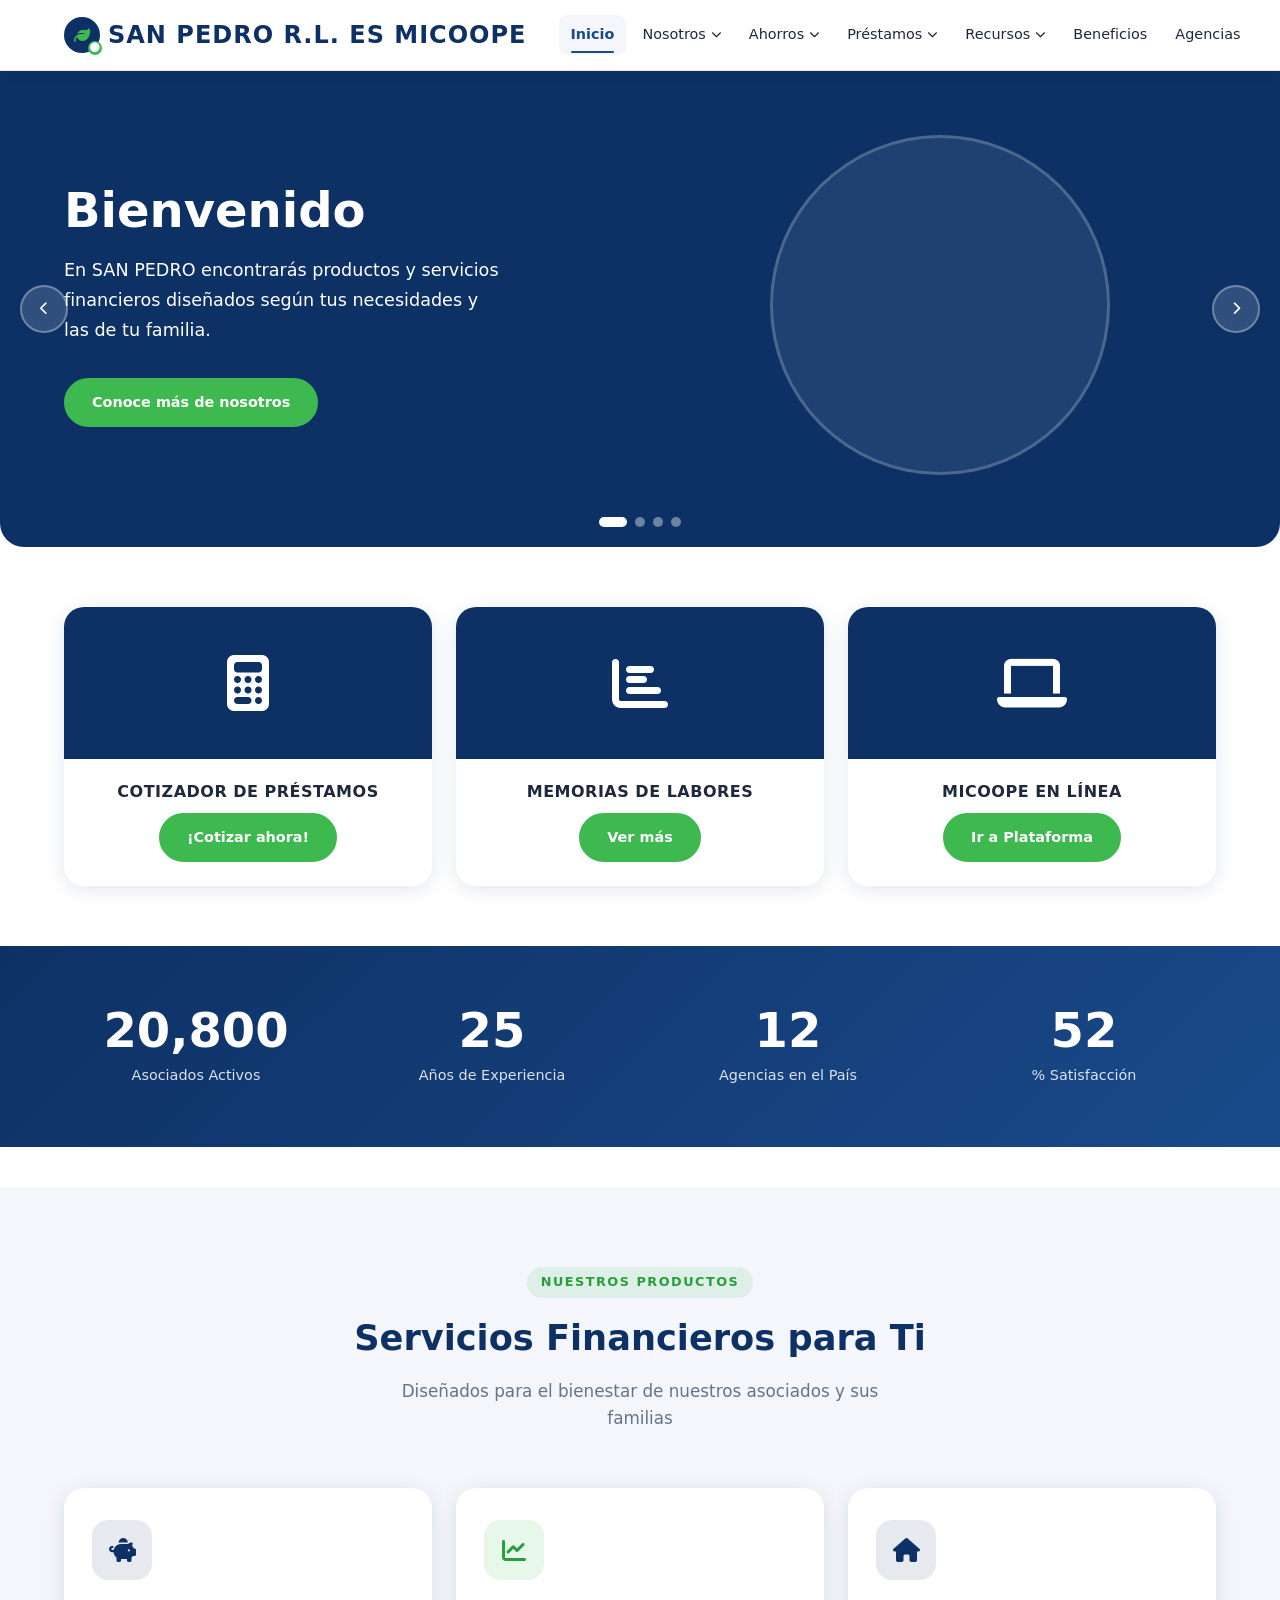
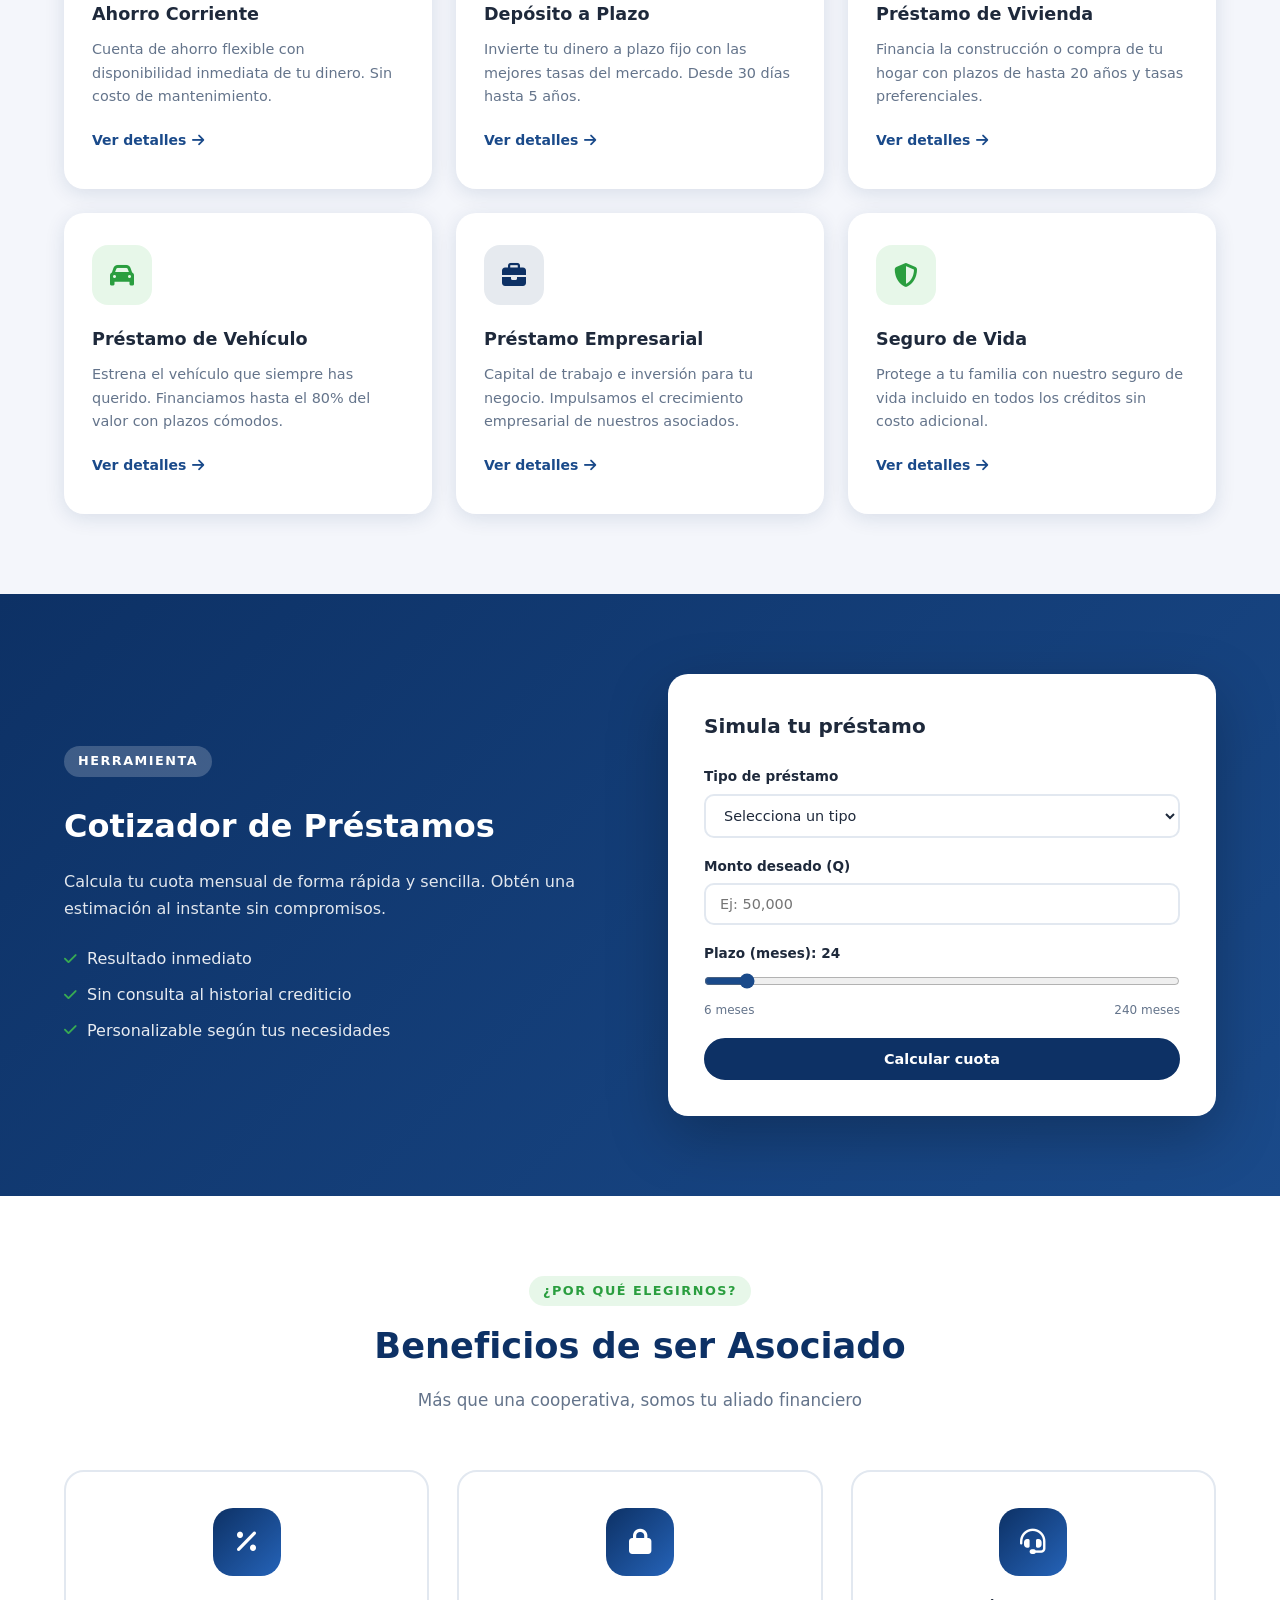
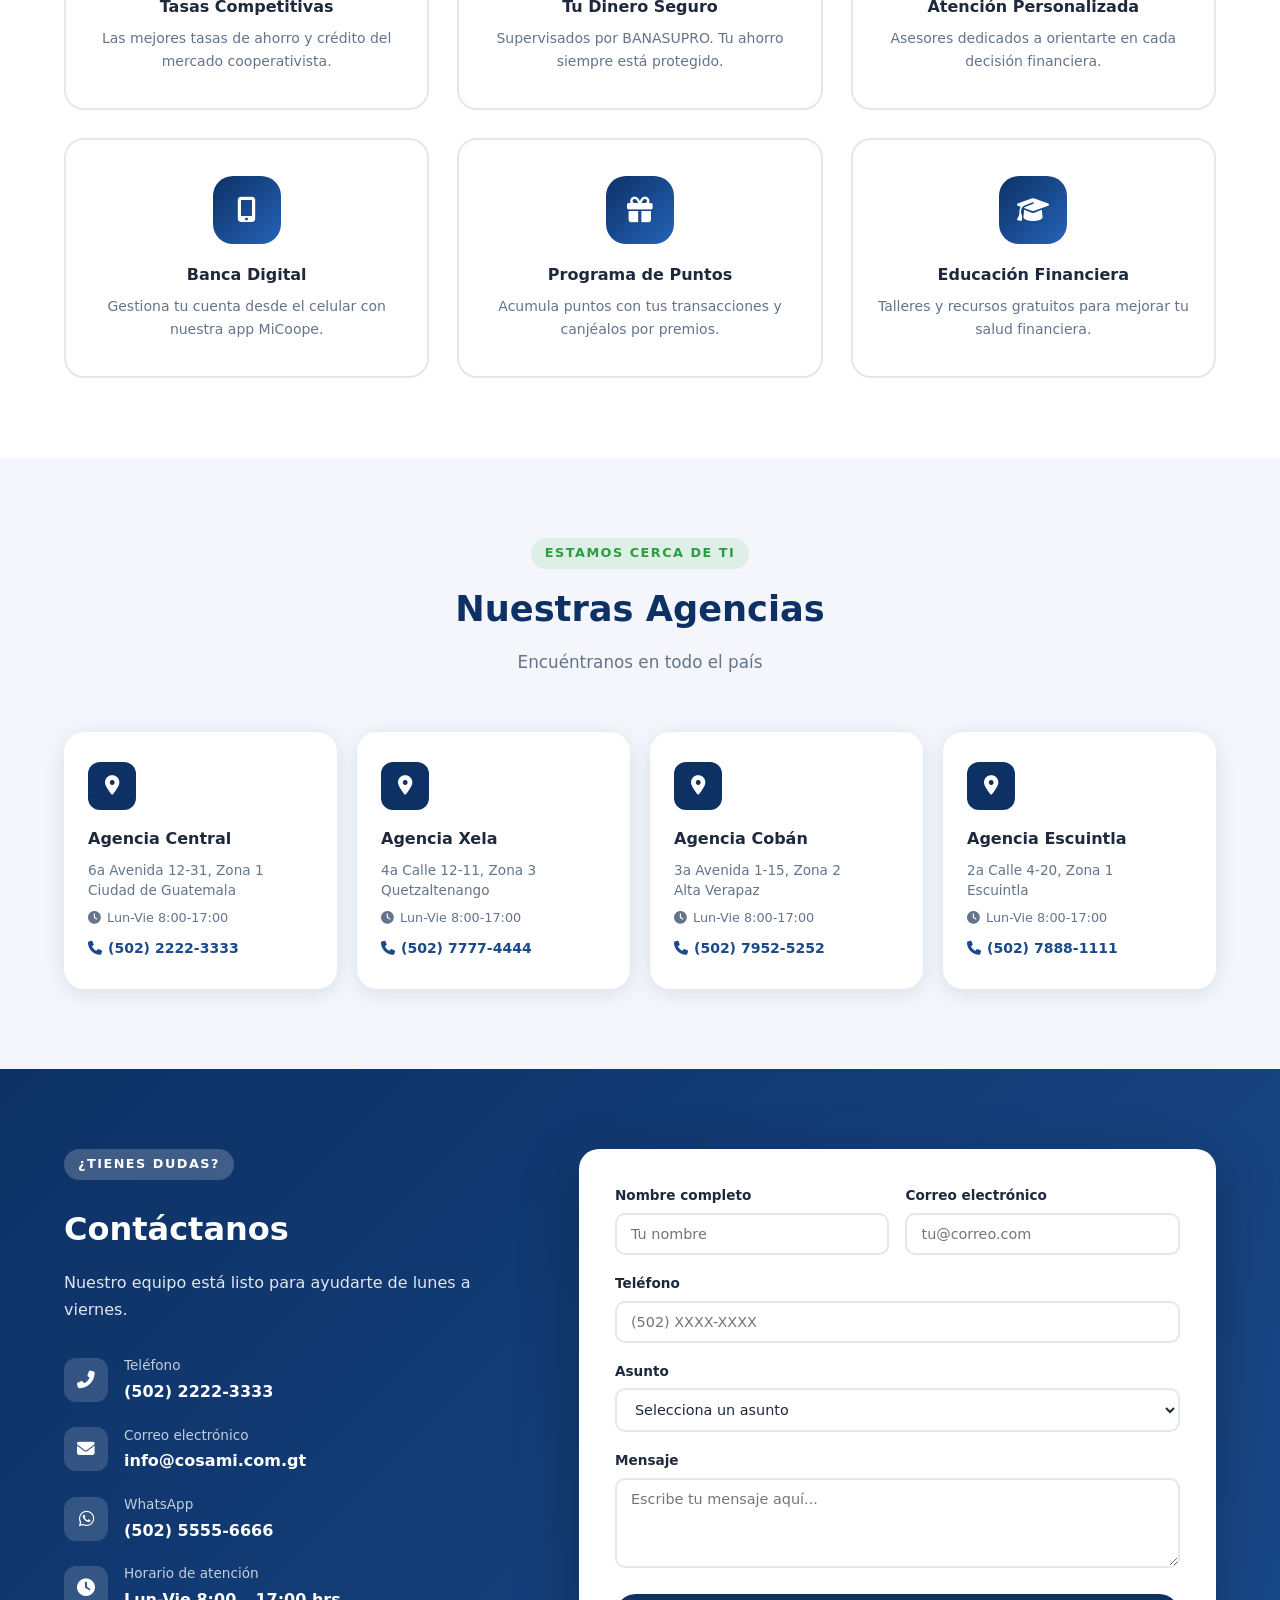
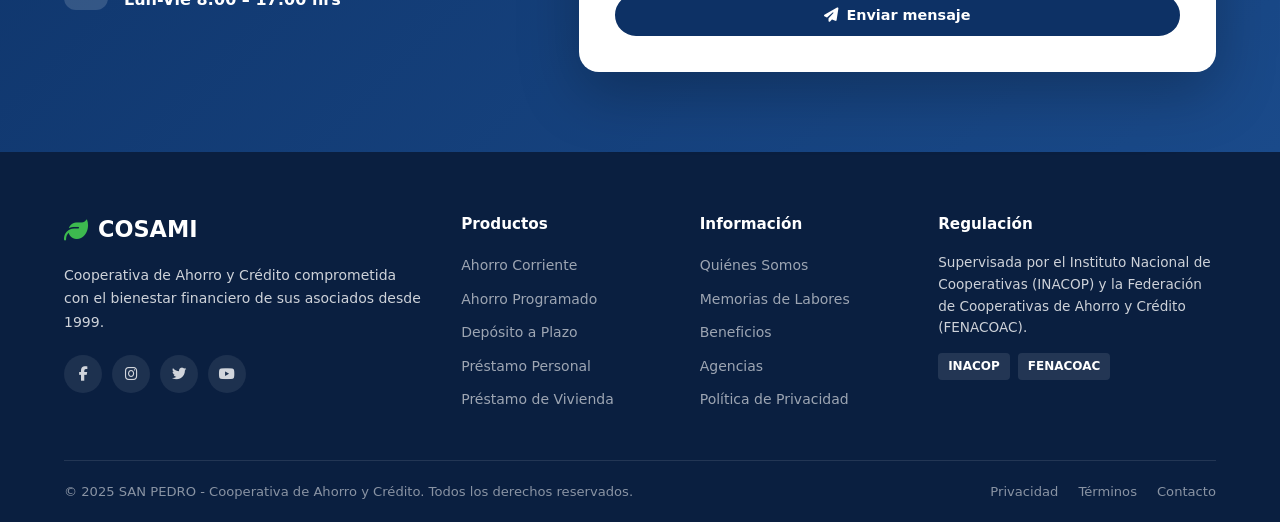
==== commit e9bd887e: "cambios" ====
--- a/index.html
+++ b/index.html
@@ -19,7 +19,7 @@
           <i class="fas fa-leaf"></i>
           <i class="fas fa-circle logo-coin"></i>
         </div>
-        <span class="logo-text">SAN PEDRO</span>
+        <span class="logo-text">SAN PEDRO R.L. ES MICOOPE</span>
       </div>
 
       <nav class="navbar" id="navbar">
@@ -84,7 +84,7 @@
         <div class="container slide-content">
           <div class="slide-text">
             <h1 class="slide-title">Bienvenido</h1>
-            <p class="slide-desc">En COSAMI encontrarás productos y servicios financieros diseñados según tus necesidades y las de tu familia.</p>
+            <p class="slide-desc">En SAN PEDRO encontrarás productos y servicios financieros diseñados según tus necesidades y las de tu familia.</p>
             <a href="#nosotros" class="btn btn-green">Conoce más de nosotros</a>
           </div>
           <div class="slide-image">
@@ -552,7 +552,7 @@
       </div>
 
       <div class="footer-bottom">
-        <p>&copy; 2025 COSAMI - Cooperativa de Ahorro y Crédito. Todos los derechos reservados.</p>
+        <p>&copy; 2025 SAN PEDRO - Cooperativa de Ahorro y Crédito. Todos los derechos reservados.</p>
         <div class="footer-links">
           <a href="pages/privacidad.html">Privacidad</a>
           <a href="pages/terminos.html">Términos</a>
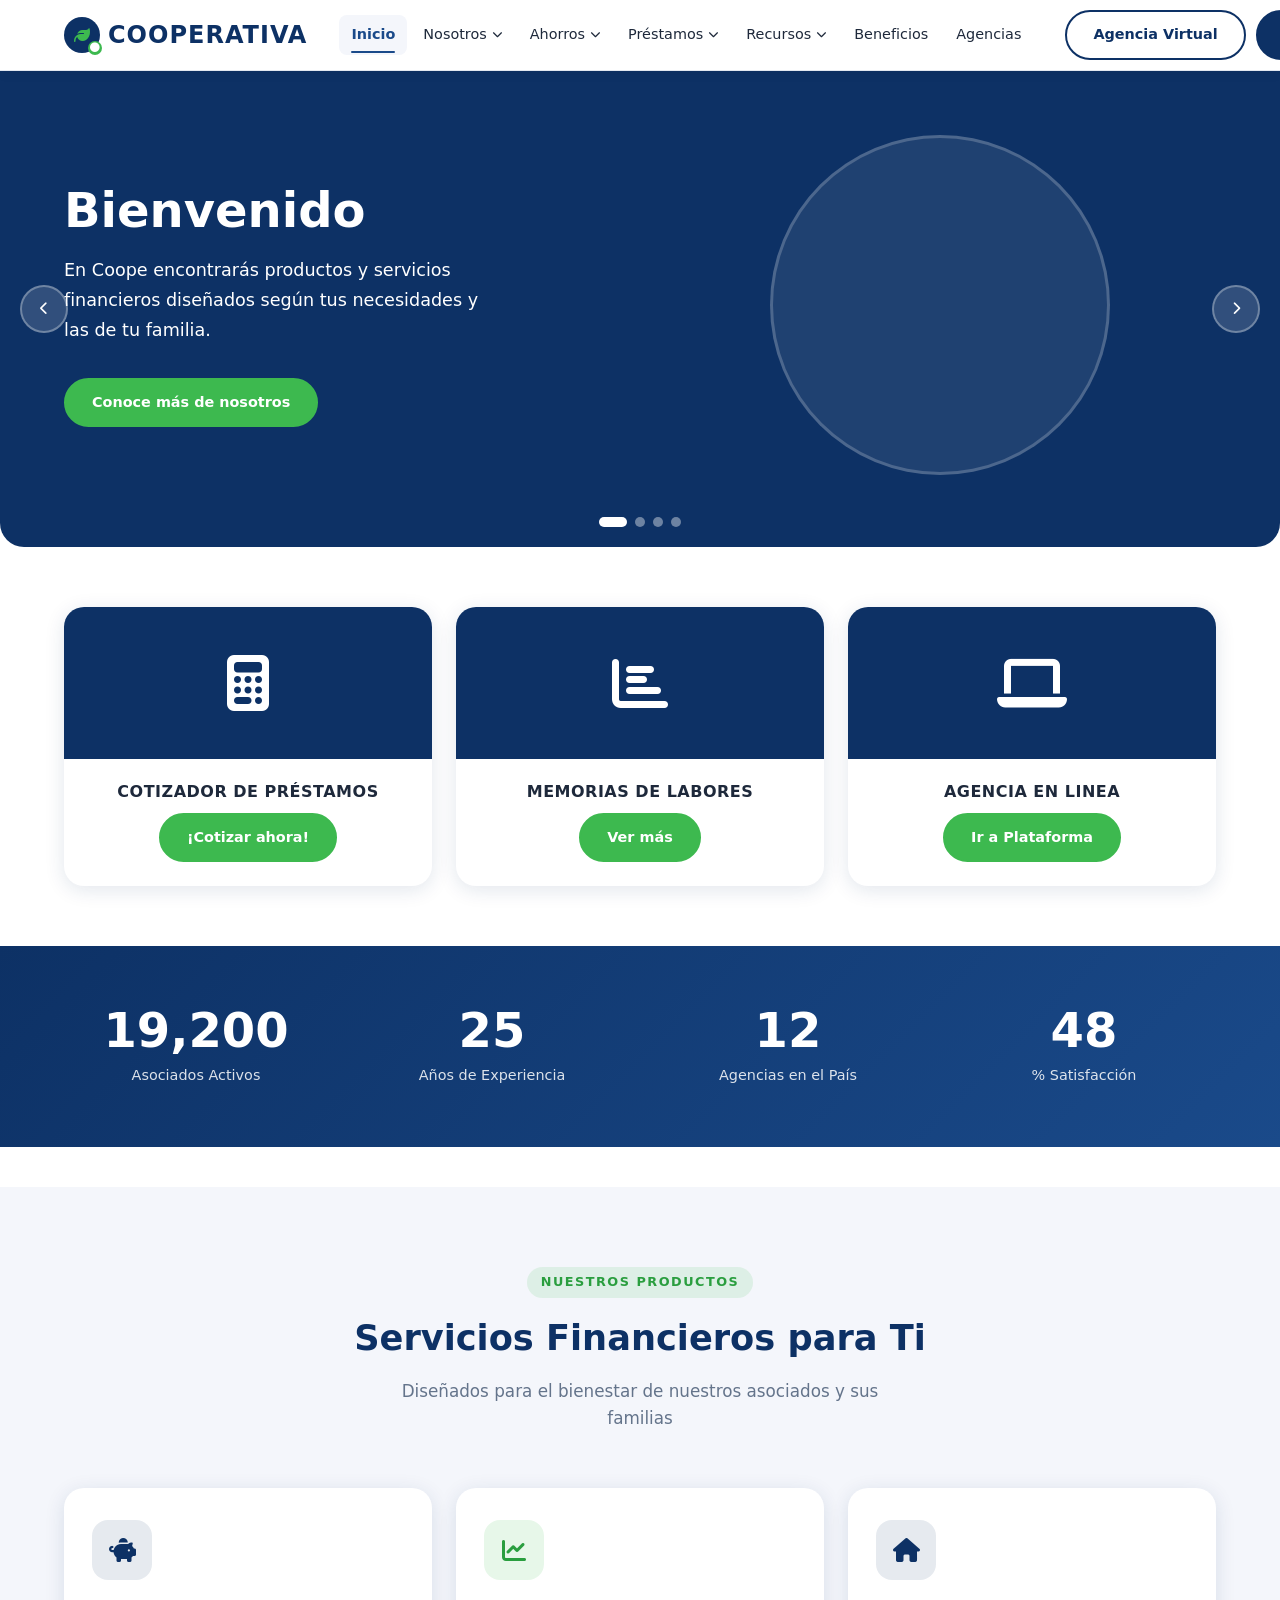
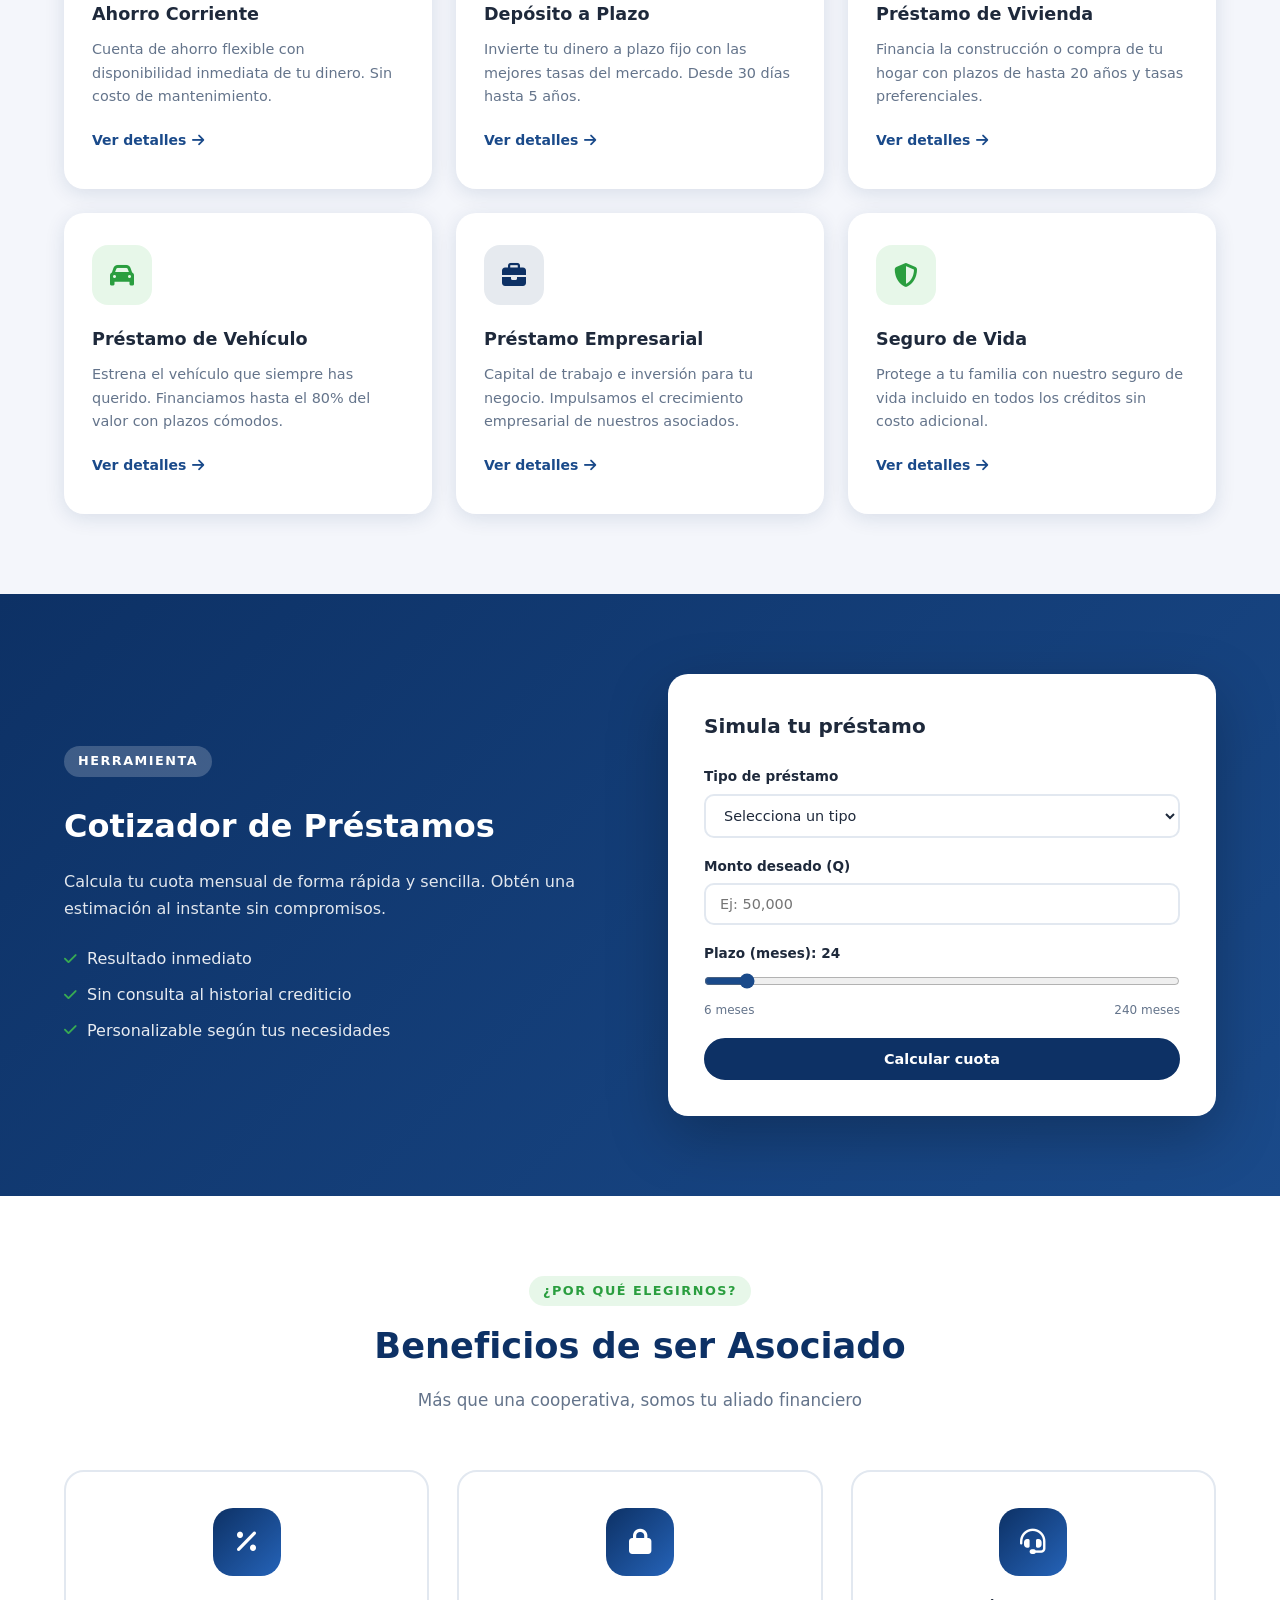
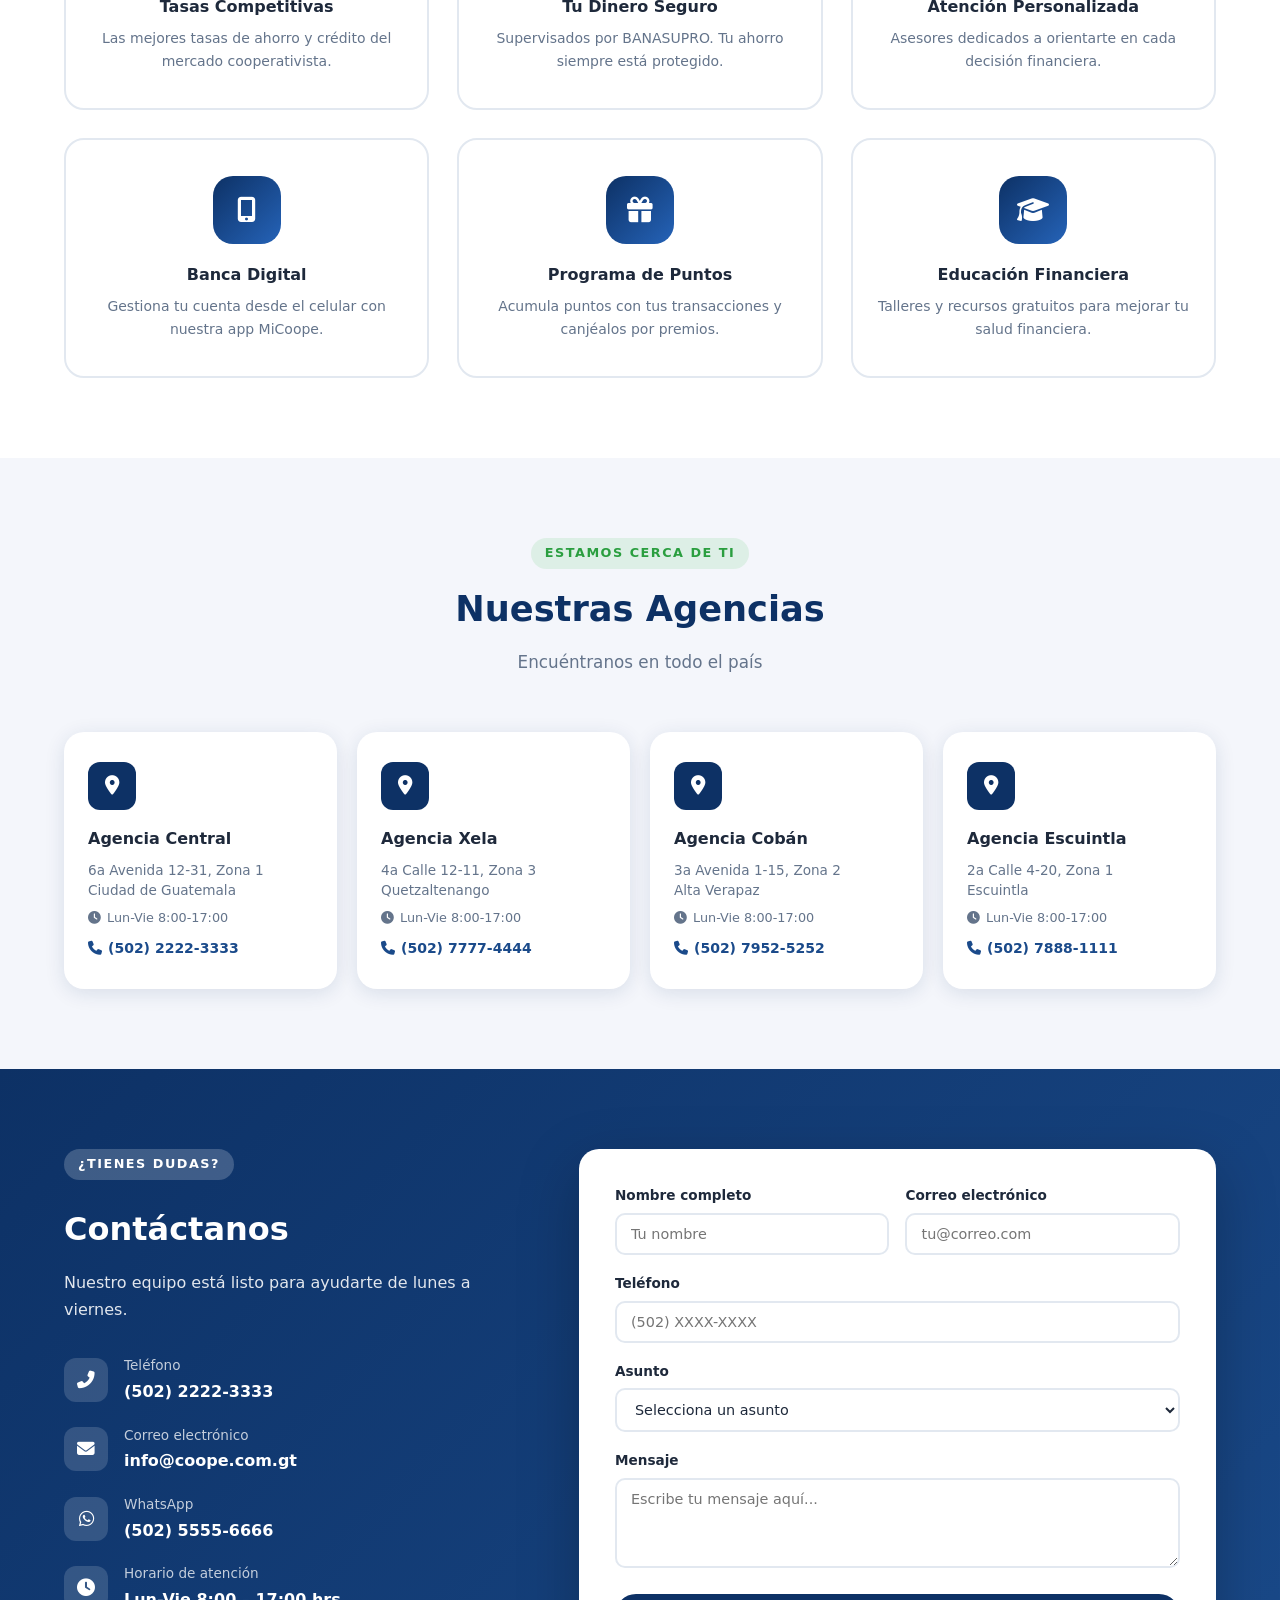
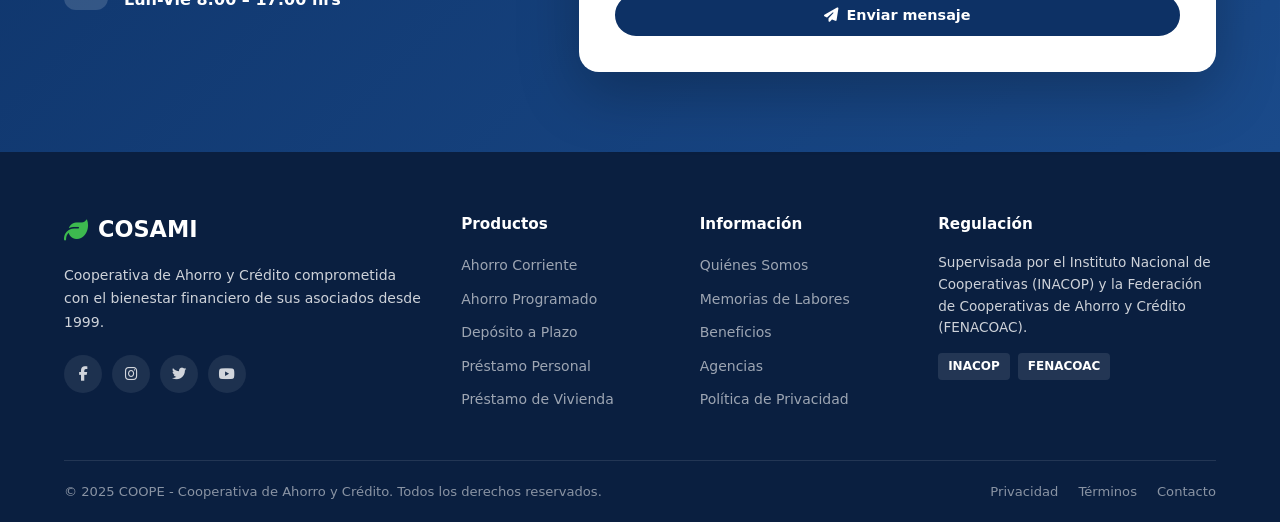
==== commit 54807e94: "cambios index" ====
--- a/index.html
+++ b/index.html
@@ -3,7 +3,7 @@
 <head>
   <meta charset="UTF-8" />
   <meta name="viewport" content="width=device-width, initial-scale=1.0" />
-  <title>SAN PEDRO - Cooperativa de Ahorro y Crédito</title>
+  <title>Cooperativa de Ahorro y Crédito</title>
   <link rel="stylesheet" href="css/style.css" />
   <link rel="stylesheet" href="css/animations.css" />
   <link rel="stylesheet" href="css/responsive.css" />
@@ -19,7 +19,7 @@
           <i class="fas fa-leaf"></i>
           <i class="fas fa-circle logo-coin"></i>
         </div>
-        <span class="logo-text">SAN PEDRO R.L. ES MICOOPE</span>
+        <span class="logo-text">COOPERATIVA</span>
       </div>
 
       <nav class="navbar" id="navbar">
@@ -65,7 +65,7 @@
       </nav>
 
       <div class="nav-buttons">
-        <a href="#micoope" class="btn btn-outline">Mi Coope en línea</a>
+        <a href="#micoope" class="btn btn-outline">Agencia Virtual</a>
         <a href="#contacto" class="btn btn-primary">Contáctanos</a>
       </div>
 
@@ -84,7 +84,7 @@
         <div class="container slide-content">
           <div class="slide-text">
             <h1 class="slide-title">Bienvenido</h1>
-            <p class="slide-desc">En SAN PEDRO encontrarás productos y servicios financieros diseñados según tus necesidades y las de tu familia.</p>
+            <p class="slide-desc">En Coope encontrarás productos y servicios financieros diseñados según tus necesidades y las de tu familia.</p>
             <a href="#nosotros" class="btn btn-green">Conoce más de nosotros</a>
           </div>
           <div class="slide-image">
@@ -132,7 +132,7 @@
       <div class="slide">
         <div class="container slide-content">
           <div class="slide-text">
-            <h1 class="slide-title">MiCoope en Línea</h1>
+            <h1 class="slide-title">Agencia en Línea</h1>
             <p class="slide-desc">Accede a tu cuenta, realiza transacciones y consulta tus movimientos desde cualquier lugar, las 24 horas.</p>
             <a href="#micoope" class="btn btn-green">Acceder ahora</a>
           </div>
@@ -177,7 +177,7 @@
           <div class="card-icon">
             <i class="fas fa-laptop"></i>
           </div>
-          <h3>MICOOPE EN LÍNEA</h3>
+          <h3>AGENCIA EN LINEA</h3>
           <a href="#micoope" class="btn btn-green">Ir a Plataforma</a>
         </div>
 
@@ -443,7 +443,7 @@
               <i class="fas fa-envelope"></i>
               <div>
                 <strong>Correo electrónico</strong>
-                <span>info@cosami.com.gt</span>
+                <span>info@coope.com.gt</span>
               </div>
             </div>
             <div class="contact-item">
@@ -552,7 +552,7 @@
       </div>
 
       <div class="footer-bottom">
-        <p>&copy; 2025 SAN PEDRO - Cooperativa de Ahorro y Crédito. Todos los derechos reservados.</p>
+        <p>&copy; 2025 COOPE - Cooperativa de Ahorro y Crédito. Todos los derechos reservados.</p>
         <div class="footer-links">
           <a href="pages/privacidad.html">Privacidad</a>
           <a href="pages/terminos.html">Términos</a>
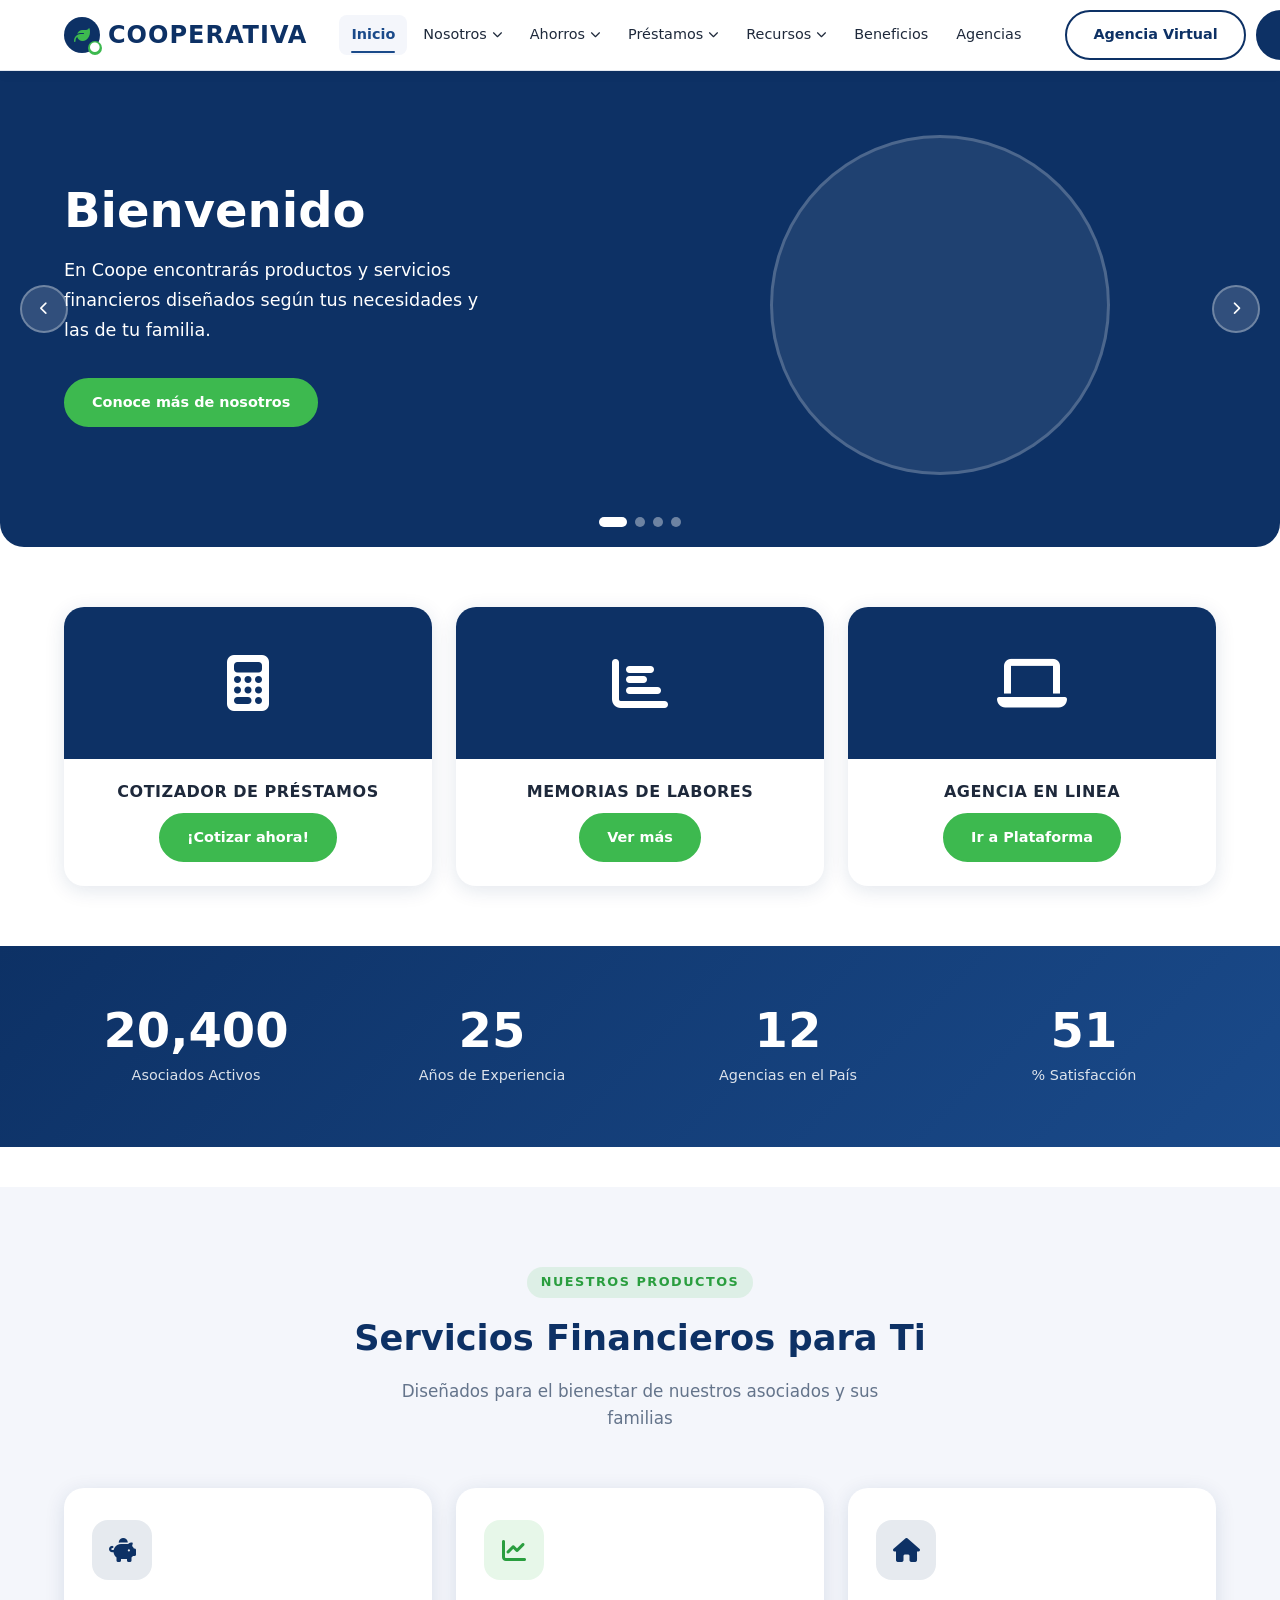
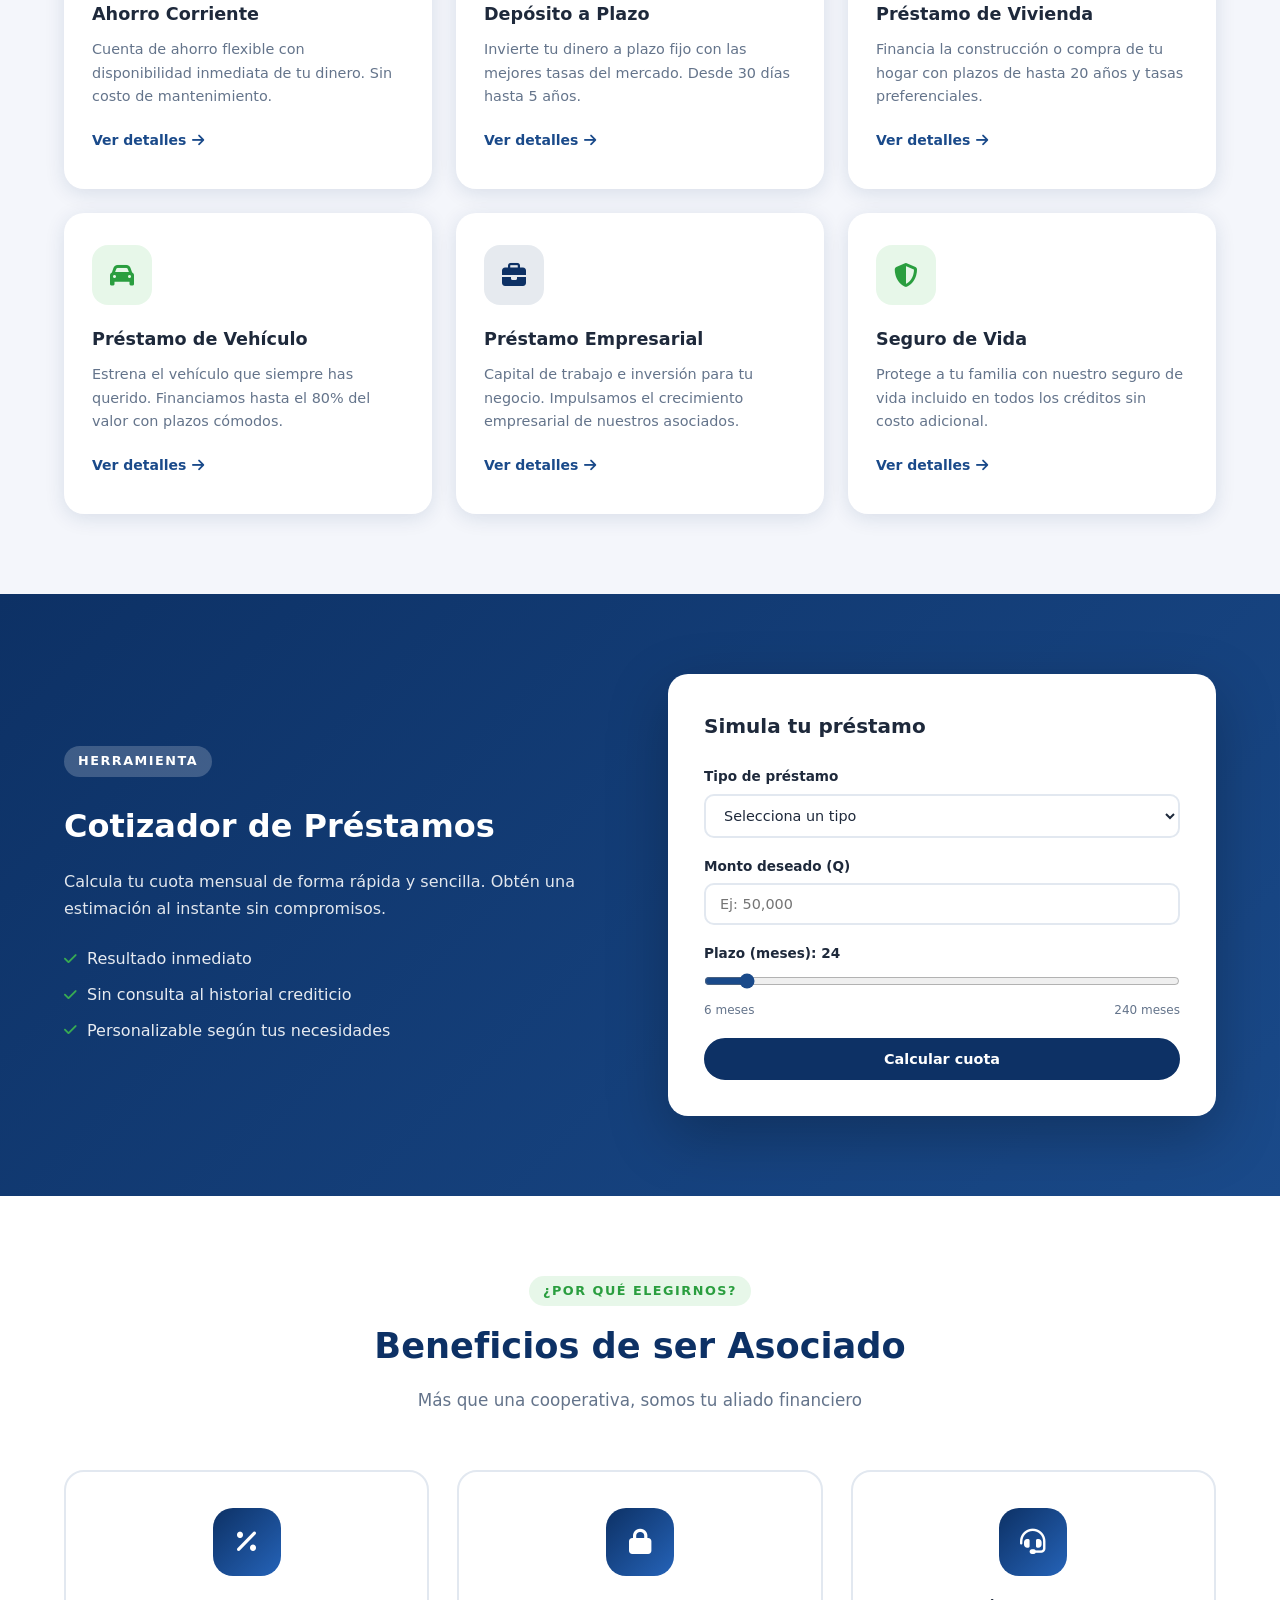
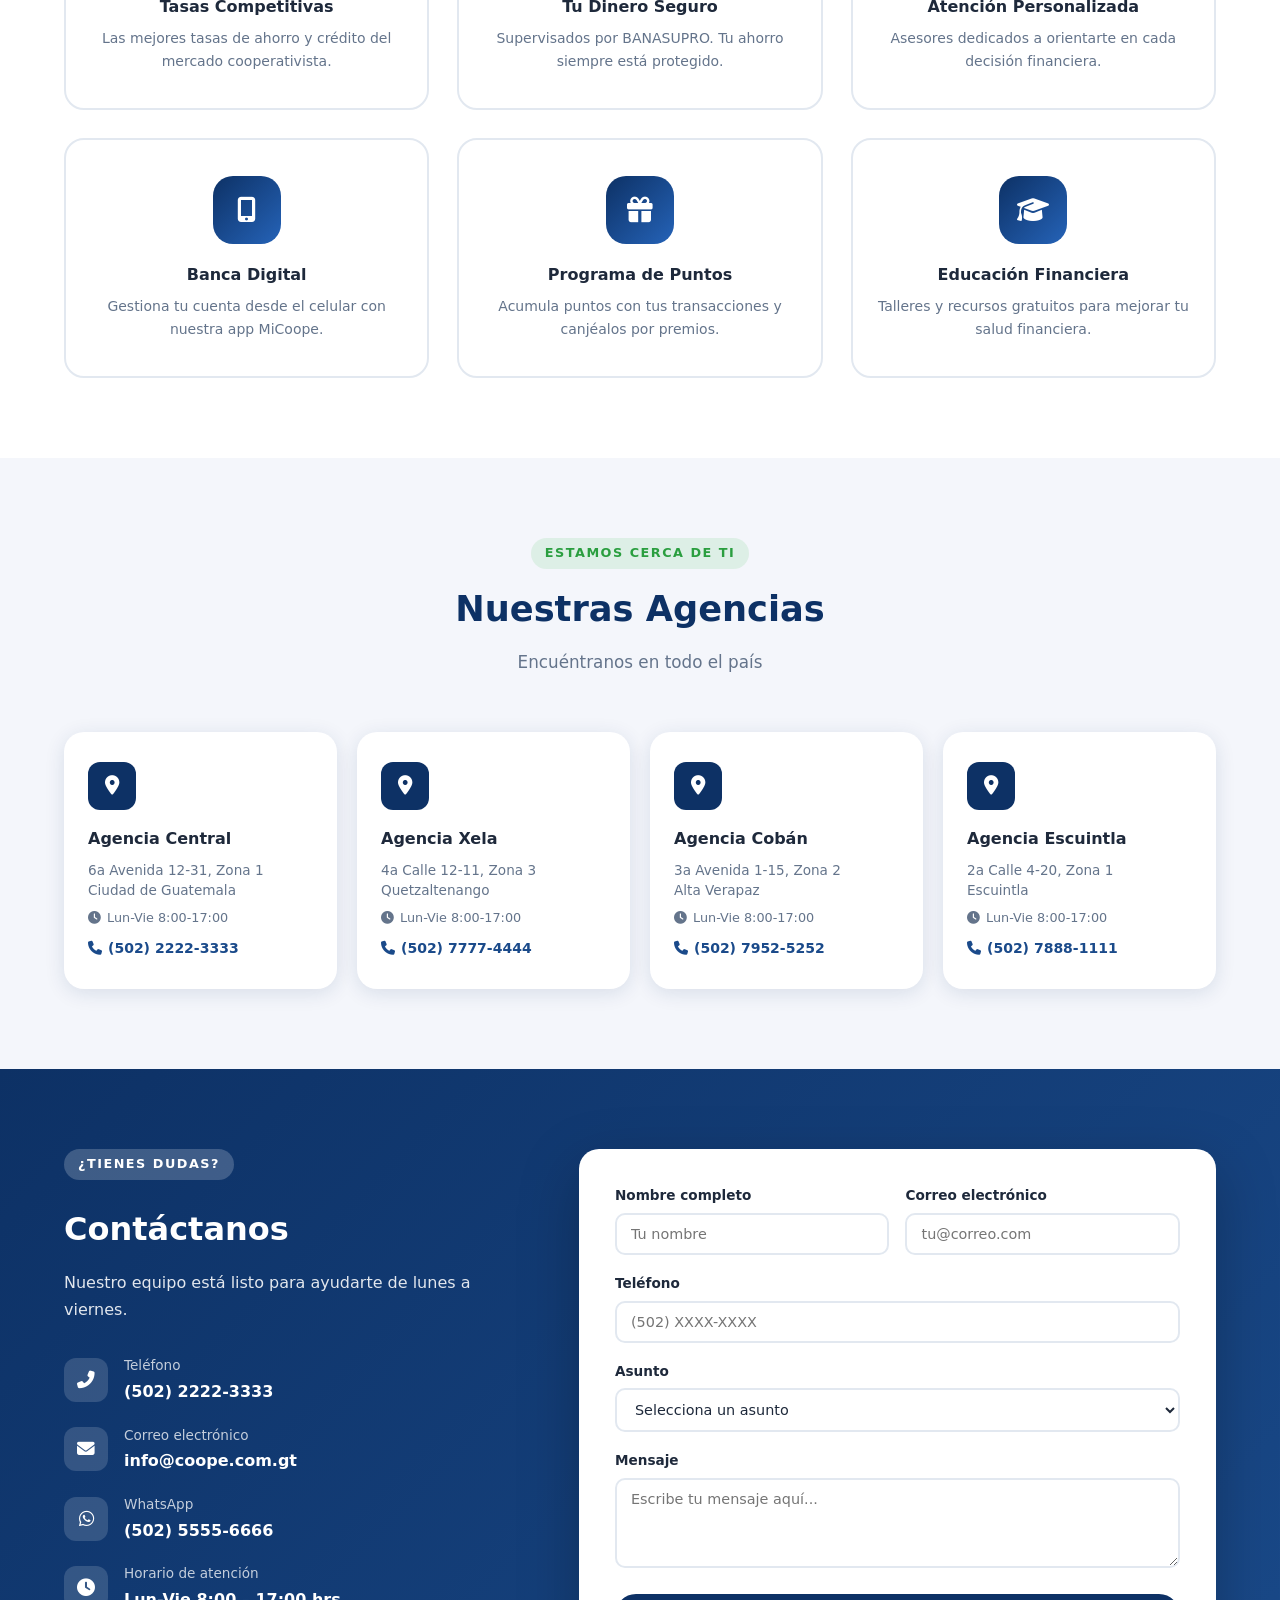
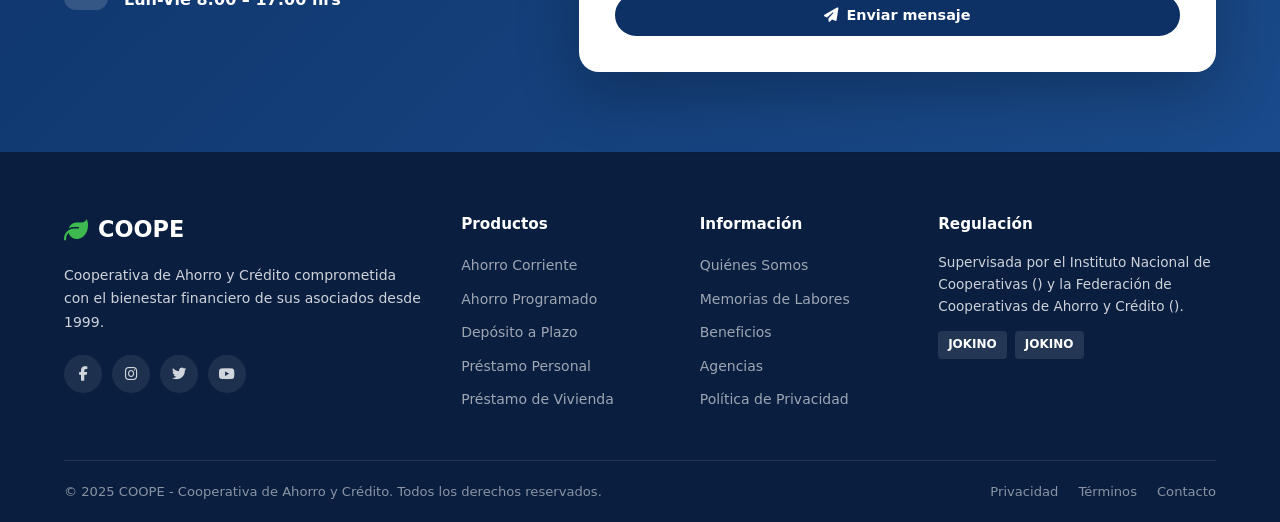
==== commit 61bb82a7: "cambio footer index" ====
--- a/index.html
+++ b/index.html
@@ -508,7 +508,7 @@
         <div class="footer-brand">
           <div class="footer-logo">
             <i class="fas fa-leaf"></i>
-            <span>COSAMI</span>
+            <span>COOPE</span>
           </div>
           <p>Cooperativa de Ahorro y Crédito comprometida con el bienestar financiero de sus asociados desde 1999.</p>
           <div class="social-links">
@@ -543,10 +543,10 @@
 
         <div class="footer-col">
           <h4>Regulación</h4>
-          <p class="footer-reg">Supervisada por el Instituto Nacional de Cooperativas (INACOP) y la Federación de Cooperativas de Ahorro y Crédito (FENACOAC).</p>
+          <p class="footer-reg">Supervisada por el Instituto Nacional de Cooperativas () y la Federación de Cooperativas de Ahorro y Crédito ().</p>
           <div class="footer-badges">
-            <span class="badge">INACOP</span>
-            <span class="badge">FENACOAC</span>
+            <span class="badge">JOKINO</span>
+            <span class="badge">JOKINO</span>
           </div>
         </div>
       </div>
